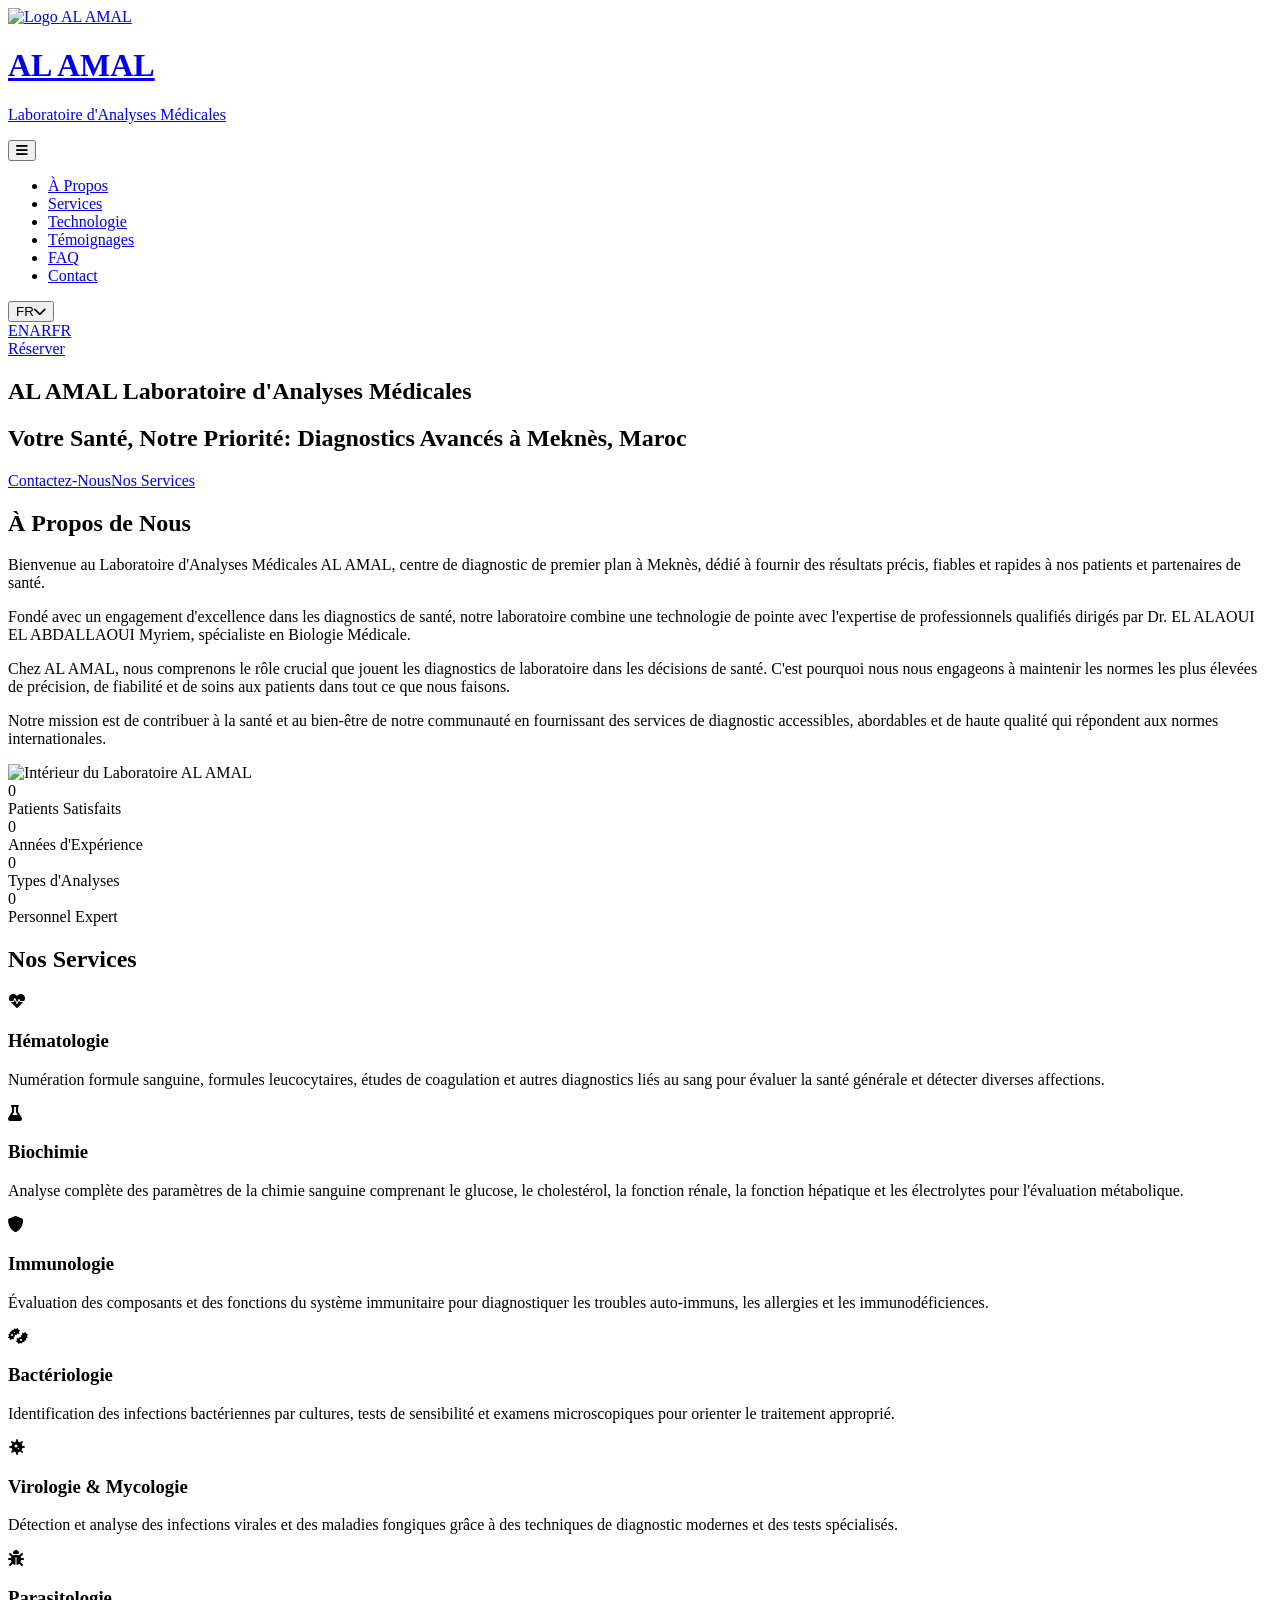
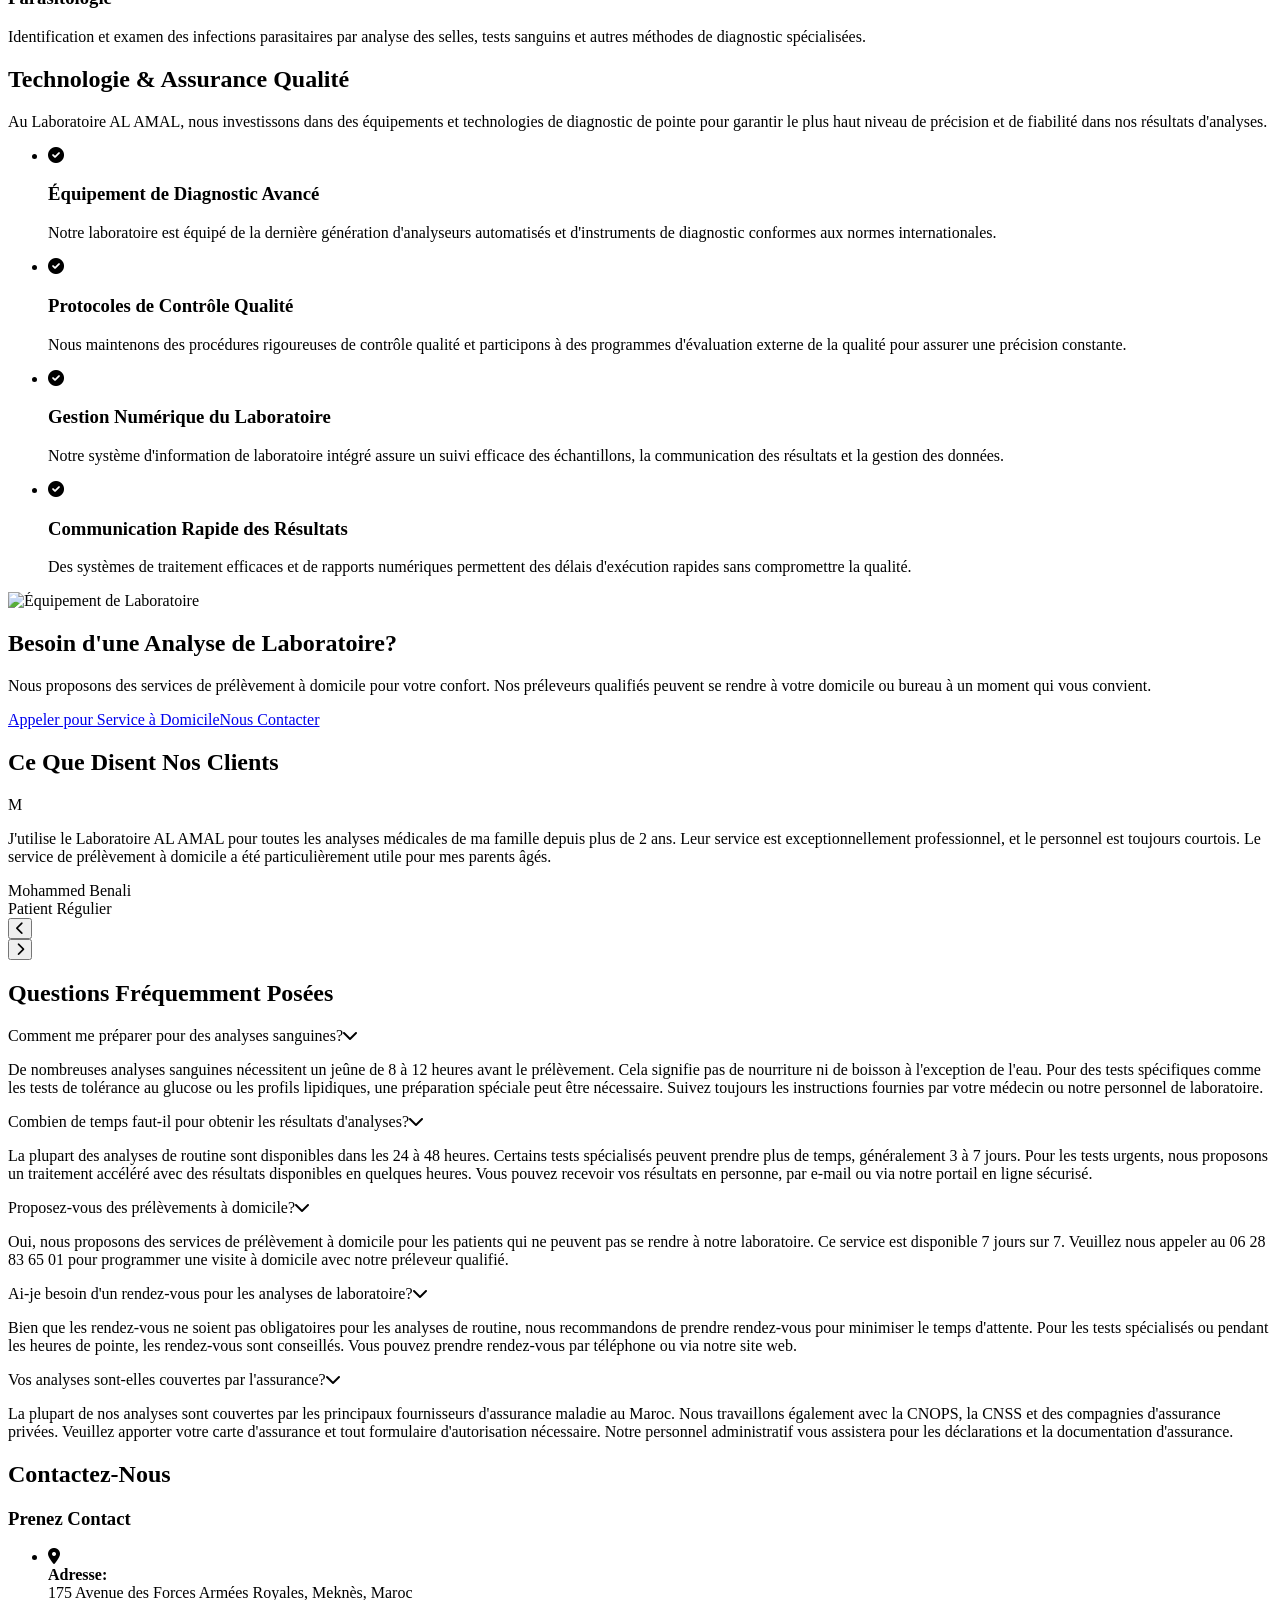
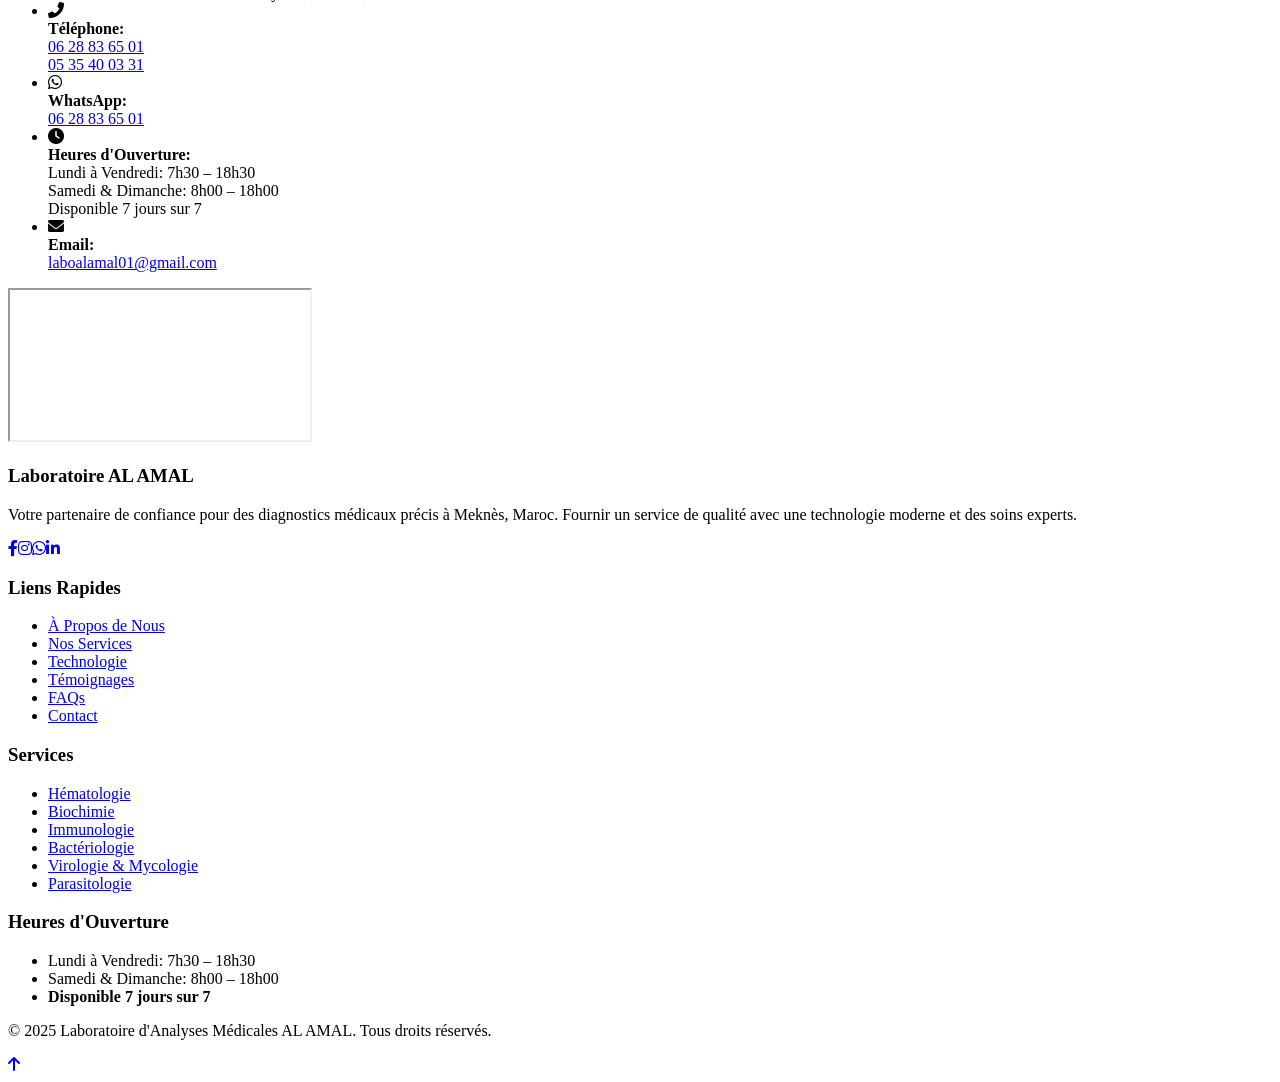
==== index.html @ 6c3a8930 "Update index.html" ====
<!DOCTYPE html><html lang="fr"><head><meta charset="UTF-8"><meta name="viewport" content="width=device-width,initial-scale=1"><meta name="description" content="AL AMAL Laboratoire d'Analyses Médicales - Services de diagnostic de premier ordre à Meknès, Maroc avec équipement de pointe et personnel expert."><meta name="author" content="Laboratoire AL AMAL"><meta name="keywords" content="laboratoire médical, analyses médicales, Meknès, Maroc, Ouislane, Wislane, Hamrya, hématologie, biochimie, immunologie, bactériologie, virologie, parasitologie, prélèvements à domicile"><meta name="robots" content="index, follow"><meta property="og:type" content="website"><meta property="og:url" content="https://www.laboratoirealamal.me/"><meta property="og:title" content="AL AMAL Laboratoire d'Analyses Médicales | Meknès, Maroc"><meta property="og:description" content="Services de diagnostic médical de premier ordre à Meknès avec équipement de pointe et personnel expert. Prélèvements disponibles 7j/7."><meta name="google-site-verification" content="0Vydp7na269bu9q5bZHGC8_oRmHcWB2Dyt0wRaBUYjc" /><meta property="og:image" content="https://www.laboratoirealamal.me/logo.avif"><meta property="twitter:card" content="summary_large_image"><meta property="twitter:url" content="https://www.laboratoirealamal.me/"><meta property="twitter:title" content="AL AMAL Laboratoire d'Analyses Médicales | Meknès, Maroc"><meta property="twitter:description" content="Services de diagnostic médical de premier ordre à Meknès avec équipement de pointe et personnel expert. Prélèvements disponibles 7j/7."><meta property="twitter:image" content="https://www.laboratoirealamal.me/logo.avif"><meta name="geo.region" content="MA-MEK"><meta name="geo.placename" content="Meknès"><meta name="geo.position" content="33.897213;-5.538740"><meta name="ICBM" content="33.897213, -5.538740"><meta name="apple-mobile-web-app-capable" content="yes"><meta name="theme-color" content="#ffffff"><link rel="canonical" href="https://www.laboratoirealamal.me/"><link rel="alternate" hreflang="fr" href="https://www.laboratoirealamal.me/"><link rel="alternate" hreflang="en" href="https://www.laboratoirealamal.me/en.html"><link rel="alternate" hreflang="x-default" href="https://www.laboratoirealamal.me/"><link rel="apple-touch-icon" sizes="180x180" href="apple-touch-icon.png"><link rel="icon" type="image/png" sizes="32x32" href="favicon-32x32.png"><link rel="icon" type="image/png" sizes="16x16" href="favicon-16x16.png"><link rel="manifest" href="site.webmanifest"><link rel="shortcut icon" href="favicon.ico"><link rel="icon" type="image/png" sizes="192x192" href="android-chrome-192x192.png"><link rel="icon" type="image/png" sizes="512x512" href="android-chrome-512x512.png"><link rel="stylesheet" href="https://cdnjs.cloudflare.com/ajax/libs/font-awesome/6.0.0/css/all.min.css"><link href="https://fonts.googleapis.com/css2?family=Poppins:wght@300;400;500;600;700&display=swap" rel="stylesheet"><link rel="stylesheet" href="styles.css"><title>AL AMAL Laboratoire d'Analyses Médicales | Meknès, Maroc</title><script type="application/ld+json">{
        "@context": "https://schema.org",
        "@type": "MedicalBusiness",
        "name": "Laboratoire AL AMAL",
        "url": "https://www.laboratoirealamal.me",
        "logo": "https://www.laboratoirealamal.me/logo.avif",
        "image": "https://www.laboratoirealamal.me/logo.avif",
        "description": "Services de diagnostic médical de premier ordre à Meknès avec équipement de pointe et personnel expert.",
        "address": {
          "@type": "PostalAddress",
          "streetAddress": "175 Avenue des Forces Armées Royales",
          "addressLocality": "Meknès",
          "addressRegion": "Meknès-Tafilalet",
          "postalCode": "50000",
          "addressCountry": "MA"
        },
        "geo": {
          "@type": "GeoCoordinates",
          "latitude": "33.897213",
          "longitude": "-5.538740"
        },
        "telephone": "+212628836501",
        "openingHoursSpecification": [
          {
            "@type": "OpeningHoursSpecification",
            "dayOfWeek": [
              "Monday",
              "Tuesday",
              "Wednesday",
              "Thursday",
              "Friday"
            ],
            "opens": "07:30",
            "closes": "18:30"
          },
          {
            "@type": "OpeningHoursSpecification",
            "dayOfWeek": ["Saturday", "Sunday"],
            "opens": "08:00",
            "closes": "18:00"
          }
        ],
        "sameAs": [
          "https://web.facebook.com/profile.php?id=61550074150831",
          "https://www.instagram.com/labo_alamal/"
        ]
      }</script></head><body><header><div class="container nav-container"><div class="logo"><a href="#" aria-label="AL AMAL Accueil"><img src="logo.avif" alt="Logo AL AMAL"><div class="logo-text"><h1>AL AMAL</h1><p>Laboratoire d'Analyses Médicales</p></div></a></div><div class="header-right"><button class="mobile-menu" id="mobile-menu-toggle" aria-label="Menu"><i class="fas fa-bars"></i></button><nav id="main-nav"><ul id="nav-menu"><li><a href="#about">À Propos</a></li><li><a href="#services">Services</a></li><li><a href="#technology">Technologie</a></li><li><a href="#testimonials">Témoignages</a></li><li><a href="#faq">FAQ</a></li><li><a href="#contact">Contact</a></li></ul><div class="header-actions"><div class="language-selector"><div class="dropdown"><button class="dropbtn">FR<i class="fas fa-chevron-down"></i></button><div class="dropdown-content"><a href="/en">EN</a><a href="/ar">AR</a><a href="#" class="active">FR</a></div></div></div><a href="#contact" class="nav-cta">Réserver</a></div></nav></div></div></header><section class="hero"><div class="container hero-content animate-fade-in"><h1>AL AMAL Laboratoire d'Analyses Médicales</h1><h2>Votre Santé, Notre Priorité: Diagnostics Avancés à Meknès, Maroc</h2><div class="hero-buttons"><a href="#contact" class="btn">Contactez-Nous</a><a href="#services" class="btn btn-outline">Nos Services</a></div></div></section><section id="about" class="section-padding"><div class="container"><div class="section-title"><h2>À Propos de Nous</h2></div><div class="about-content reveal"><div class="about-text"><p>Bienvenue au Laboratoire d'Analyses Médicales AL AMAL, centre de diagnostic de premier plan à Meknès, dédié à fournir des résultats précis, fiables et rapides à nos patients et partenaires de santé.</p><p>Fondé avec un engagement d'excellence dans les diagnostics de santé, notre laboratoire combine une technologie de pointe avec l'expertise de professionnels qualifiés dirigés par Dr. EL ALAOUI EL ABDALLAOUI Myriem, spécialiste en Biologie Médicale.</p><p>Chez AL AMAL, nous comprenons le rôle crucial que jouent les diagnostics de laboratoire dans les décisions de santé. C'est pourquoi nous nous engageons à maintenir les normes les plus élevées de précision, de fiabilité et de soins aux patients dans tout ce que nous faisons.</p><p>Notre mission est de contribuer à la santé et au bien-être de notre communauté en fournissant des services de diagnostic accessibles, abordables et de haute qualité qui répondent aux normes internationales.</p></div><div class="about-image"><img src="zWoJMIQD-1.webp" alt="Intérieur du Laboratoire AL AMAL"></div></div><div class="stats-container reveal"><div class="stat-item"><div class="stat-number" data-count="5000">0</div><div class="stat-title">Patients Satisfaits</div></div><div class="stat-item"><div class="stat-number" data-count="2">0</div><div class="stat-title">Années d'Expérience</div></div><div class="stat-item"><div class="stat-number" data-count="50">0</div><div class="stat-title">Types d'Analyses</div></div><div class="stat-item"><div class="stat-number" data-count="10">0</div><div class="stat-title">Personnel Expert</div></div></div></div></section><section id="services" class="bg-light section-padding"><div class="container"><div class="section-title"><h2>Nos Services</h2></div><div class="services-container reveal"><div class="service-card"><div class="service-icon"><i class="fas fa-heartbeat"></i></div><div class="service-details"><h3>Hématologie</h3><p>Numération formule sanguine, formules leucocytaires, études de coagulation et autres diagnostics liés au sang pour évaluer la santé générale et détecter diverses affections.</p></div></div><div class="service-card"><div class="service-icon"><i class="fas fa-flask"></i></div><div class="service-details"><h3>Biochimie</h3><p>Analyse complète des paramètres de la chimie sanguine comprenant le glucose, le cholestérol, la fonction rénale, la fonction hépatique et les électrolytes pour l'évaluation métabolique.</p></div></div><div class="service-card"><div class="service-icon"><i class="fas fa-shield-alt"></i></div><div class="service-details"><h3>Immunologie</h3><p>Évaluation des composants et des fonctions du système immunitaire pour diagnostiquer les troubles auto-immuns, les allergies et les immunodéficiences.</p></div></div><div class="service-card"><div class="service-icon"><i class="fas fa-bacteria"></i></div><div class="service-details"><h3>Bactériologie</h3><p>Identification des infections bactériennes par cultures, tests de sensibilité et examens microscopiques pour orienter le traitement approprié.</p></div></div><div class="service-card"><div class="service-icon"><i class="fas fa-virus"></i></div><div class="service-details"><h3>Virologie & Mycologie</h3><p>Détection et analyse des infections virales et des maladies fongiques grâce à des techniques de diagnostic modernes et des tests spécialisés.</p></div></div><div class="service-card"><div class="service-icon"><i class="fas fa-bug"></i></div><div class="service-details"><h3>Parasitologie</h3><p>Identification et examen des infections parasitaires par analyse des selles, tests sanguins et autres méthodes de diagnostic spécialisées.</p></div></div></div></div></section><section id="technology" class="section-padding"><div class="container"><div class="section-title"><h2>Technologie & Assurance Qualité</h2></div><div class="tech-content reveal"><div class="tech-details"><p>Au Laboratoire AL AMAL, nous investissons dans des équipements et technologies de diagnostic de pointe pour garantir le plus haut niveau de précision et de fiabilité dans nos résultats d'analyses.</p><ul><li><i class="fas fa-check-circle"></i><div><h3>Équipement de Diagnostic Avancé</h3><p>Notre laboratoire est équipé de la dernière génération d'analyseurs automatisés et d'instruments de diagnostic conformes aux normes internationales.</p></div></li><li><i class="fas fa-check-circle"></i><div><h3>Protocoles de Contrôle Qualité</h3><p>Nous maintenons des procédures rigoureuses de contrôle qualité et participons à des programmes d'évaluation externe de la qualité pour assurer une précision constante.</p></div></li><li><i class="fas fa-check-circle"></i><div><h3>Gestion Numérique du Laboratoire</h3><p>Notre système d'information de laboratoire intégré assure un suivi efficace des échantillons, la communication des résultats et la gestion des données.</p></div></li><li><i class="fas fa-check-circle"></i><div><h3>Communication Rapide des Résultats</h3><p>Des systèmes de traitement efficaces et de rapports numériques permettent des délais d'exécution rapides sans compromettre la qualité.</p></div></li></ul></div><div class="tech-image"><img src="cYn-tRal.webp" alt="Équipement de Laboratoire" loading="lazy"></div></div></div></section><section class="cta-section"><div class="container"><div class="cta-content animate-fade-in"><h2 class="cta-title">Besoin d'une Analyse de Laboratoire?</h2><p class="cta-text">Nous proposons des services de prélèvement à domicile pour votre confort. Nos préleveurs qualifiés peuvent se rendre à votre domicile ou bureau à un moment qui vous convient.</p><div class="cta-buttons"><a href="tel:+212628836501" class="btn">Appeler pour Service à Domicile</a><a href="#contact" class="btn btn-outline">Nous Contacter</a></div></div></div></section><section id="testimonials" class="bg-light section-padding"><div class="container"><div class="section-title"><h2>Ce Que Disent Nos Clients</h2></div><div class="testimonials-container reveal"><div class="testimonial"><div class="testimonial-avatar"><span class="avatar-letter">M</span></div><div class="testimonial-text"><p>J'utilise le Laboratoire AL AMAL pour toutes les analyses médicales de ma famille depuis plus de 2 ans. Leur service est exceptionnellement professionnel, et le personnel est toujours courtois. Le service de prélèvement à domicile a été particulièrement utile pour mes parents âgés.</p></div><div class="testimonial-author">Mohammed Benali</div><div class="testimonial-role">Patient Régulier</div></div><div class="testimonial" style="display:none"><div class="testimonial-avatar"><span class="avatar-letter">S</span></div><div class="testimonial-text"><p>Très bon accueil et travail. Le personnel était professionnel et le service excellent. Les résultats ont été livrés plus rapidement que prévu et le portail en ligne rend l'accès à mon historique d'analyses très pratique.</p></div><div class="testimonial-author">Safae Adam</div><div class="testimonial-role">Patiente</div></div><div class="testimonial" style="display:none"><div class="testimonial-avatar"><span class="avatar-letter">K</span></div><div class="testimonial-text"><p>Un accueil très chaleureux. Très belle expérience. Le laboratoire offre des soins exceptionnels et une attention aux détails. Le médecin a pris le temps d'expliquer mes résultats et a répondu à toutes mes questions de manière approfondie.</p></div><div class="testimonial-author">Kenza Galleze</div><div class="testimonial-role">Patiente</div></div><div class="testimonial" style="display:none"><div class="testimonial-avatar"><span class="avatar-letter">I</span></div><div class="testimonial-text"><p>Excellent service et personnel très professionnel. Je recommande vivement le Laboratoire AL AMAL pour tous vos besoins en analyses médicales. Ils maintiennent des normes élevées d'hygiène et leur équipement d'analyse est à la pointe de la technologie.</p></div><div class="testimonial-author">Im El</div><div class="testimonial-role">Patiente</div></div><div class="testimonial-controls"><button class="prev-testimonial" aria-label="Témoignage précédent"><i class="fas fa-chevron-left"></i></button><div class="testimonial-dots"><span class="dot active"></span><span class="dot"></span><span class="dot"></span><span class="dot"></span></div><button class="next-testimonial" aria-label="Témoignage suivant"><i class="fas fa-chevron-right"></i></button></div></div></div></section><section id="faq" class="section-padding"><div class="container"><div class="section-title"><h2>Questions Fréquemment Posées</h2></div><div class="faq-container reveal"><div class="faq-item"><div class="faq-question">Comment me préparer pour des analyses sanguines?<i class="fas fa-chevron-down"></i></div><div class="faq-answer"><p>De nombreuses analyses sanguines nécessitent un jeûne de 8 à 12 heures avant le prélèvement. Cela signifie pas de nourriture ni de boisson à l'exception de l'eau. Pour des tests spécifiques comme les tests de tolérance au glucose ou les profils lipidiques, une préparation spéciale peut être nécessaire. Suivez toujours les instructions fournies par votre médecin ou notre personnel de laboratoire.</p></div></div><div class="faq-item"><div class="faq-question">Combien de temps faut-il pour obtenir les résultats d'analyses?<i class="fas fa-chevron-down"></i></div><div class="faq-answer"><p>La plupart des analyses de routine sont disponibles dans les 24 à 48 heures. Certains tests spécialisés peuvent prendre plus de temps, généralement 3 à 7 jours. Pour les tests urgents, nous proposons un traitement accéléré avec des résultats disponibles en quelques heures. Vous pouvez recevoir vos résultats en personne, par e-mail ou via notre portail en ligne sécurisé.</p></div></div><div class="faq-item"><div class="faq-question">Proposez-vous des prélèvements à domicile?<i class="fas fa-chevron-down"></i></div><div class="faq-answer"><p>Oui, nous proposons des services de prélèvement à domicile pour les patients qui ne peuvent pas se rendre à notre laboratoire. Ce service est disponible 7 jours sur 7. Veuillez nous appeler au 06 28 83 65 01 pour programmer une visite à domicile avec notre préleveur qualifié.</p></div></div><div class="faq-item"><div class="faq-question">Ai-je besoin d'un rendez-vous pour les analyses de laboratoire?<i class="fas fa-chevron-down"></i></div><div class="faq-answer"><p>Bien que les rendez-vous ne soient pas obligatoires pour les analyses de routine, nous recommandons de prendre rendez-vous pour minimiser le temps d'attente. Pour les tests spécialisés ou pendant les heures de pointe, les rendez-vous sont conseillés. Vous pouvez prendre rendez-vous par téléphone ou via notre site web.</p></div></div><div class="faq-item"><div class="faq-question">Vos analyses sont-elles couvertes par l'assurance?<i class="fas fa-chevron-down"></i></div><div class="faq-answer"><p>La plupart de nos analyses sont couvertes par les principaux fournisseurs d'assurance maladie au Maroc. Nous travaillons également avec la CNOPS, la CNSS et des compagnies d'assurance privées. Veuillez apporter votre carte d'assurance et tout formulaire d'autorisation nécessaire. Notre personnel administratif vous assistera pour les déclarations et la documentation d'assurance.</p></div></div></div></div></section><section id="contact" class="contact-section section-padding"><div class="container"><div class="section-title"><h2>Contactez-Nous</h2></div><div class="contact-container reveal"><div class="contact-info"><h3>Prenez Contact</h3><ul><li><i class="fas fa-map-marker-alt"></i><div><strong>Adresse:</strong><br>175 Avenue des Forces Armées Royales, Meknès, Maroc</div></li><li><i class="fas fa-phone-alt"></i><div><strong>Téléphone:</strong><br><a href="tel:+212628836501" class="contact-link">06 28 83 65 01</a><br><a href="tel:0535400331" class="contact-link">05 35 40 03 31</a></div></li><li><i class="fab fa-whatsapp"></i><div><strong>WhatsApp:</strong><br><a href="https://wa.me/212628836501" class="contact-link">06 28 83 65 01</a></div></li><li><i class="fas fa-clock"></i><div><strong>Heures d'Ouverture:</strong><br>Lundi à Vendredi: 7h30 – 18h30<br>Samedi & Dimanche: 8h00 – 18h00<br><span class="highlight">Disponible 7 jours sur 7</span></div></li><li><i class="fas fa-envelope"></i><div><strong>Email:</strong><br><a href="mailto:laboalamal01@gmail.com" class="contact-link">laboalamal01@gmail.com</a></div></li></ul></div><div class="map-container"><iframe src="https://www.google.com/maps/embed?pb=!1m18!1m12!1m3!1d3307.131620535372!2d-5.538740684775569!3d33.89721358064805!2m3!1f0!2f0!3f0!3m2!1i1024!2i768!4f13.1!3m3!1m2!1s0xda044e2951b3451%3A0x55ca73f57f6bdef6!2s175%20Av.%20des%20Forces%20Arm%C3%A9es%20Royales%2C%20Meknes!5e0!3m2!1sen!2sma!4v1650401234567!5m2!1sen!2sma" allowfullscreen="" loading="lazy" title="Emplacement du Laboratoire AL AMAL - 175 Avenue des Forces Armées Royales, Meknès, Maroc"></iframe></div></div></div></section><footer><div class="container"><div class="footer-content"><div class="footer-column"><h3>Laboratoire AL AMAL</h3><p>Votre partenaire de confiance pour des diagnostics médicaux précis à Meknès, Maroc. Fournir un service de qualité avec une technologie moderne et des soins experts.</p><div class="social-footer"><a href="https://web.facebook.com/profile.php?id=61550074150831" aria-label="Facebook"><i class="fab fa-facebook-f"></i></a><a href="https://www.instagram.com/labo_alamal/" aria-label="Instagram"><i class="fab fa-instagram"></i></a><a href="https://wa.me/212628836501" aria-label="WhatsApp"><i class="fab fa-whatsapp"></i></a><a href="#" aria-label="LinkedIn"><i class="fab fa-linkedin-in"></i></a></div></div><div class="footer-column"><h3>Liens Rapides</h3><ul><li><a href="#about">À Propos de Nous</a></li><li><a href="#services">Nos Services</a></li><li><a href="#technology">Technologie</a></li><li><a href="#testimonials">Témoignages</a></li><li><a href="#faq">FAQs</a></li><li><a href="#contact">Contact</a></li></ul></div><div class="footer-column"><h3>Services</h3><ul><li><a href="#services">Hématologie</a></li><li><a href="#services">Biochimie</a></li><li><a href="#services">Immunologie</a></li><li><a href="#services">Bactériologie</a></li><li><a href="#services">Virologie & Mycologie</a></li><li><a href="#services">Parasitologie</a></li></ul></div><div class="footer-column"><h3>Heures d'Ouverture</h3><ul><li>Lundi à Vendredi: 7h30 – 18h30</li><li>Samedi & Dimanche: 8h00 – 18h00</li><li><strong>Disponible 7 jours sur 7</strong></li></ul></div></div><div class="copyright"><p>&copy; 2025 Laboratoire d'Analyses Médicales AL AMAL. Tous droits réservés.</p></div></div></footer><a href="#" class="back-to-top" aria-label="Retour en Haut"><i class="fas fa-arrow-up"></i></a><script src="script.js"></script></body></html>
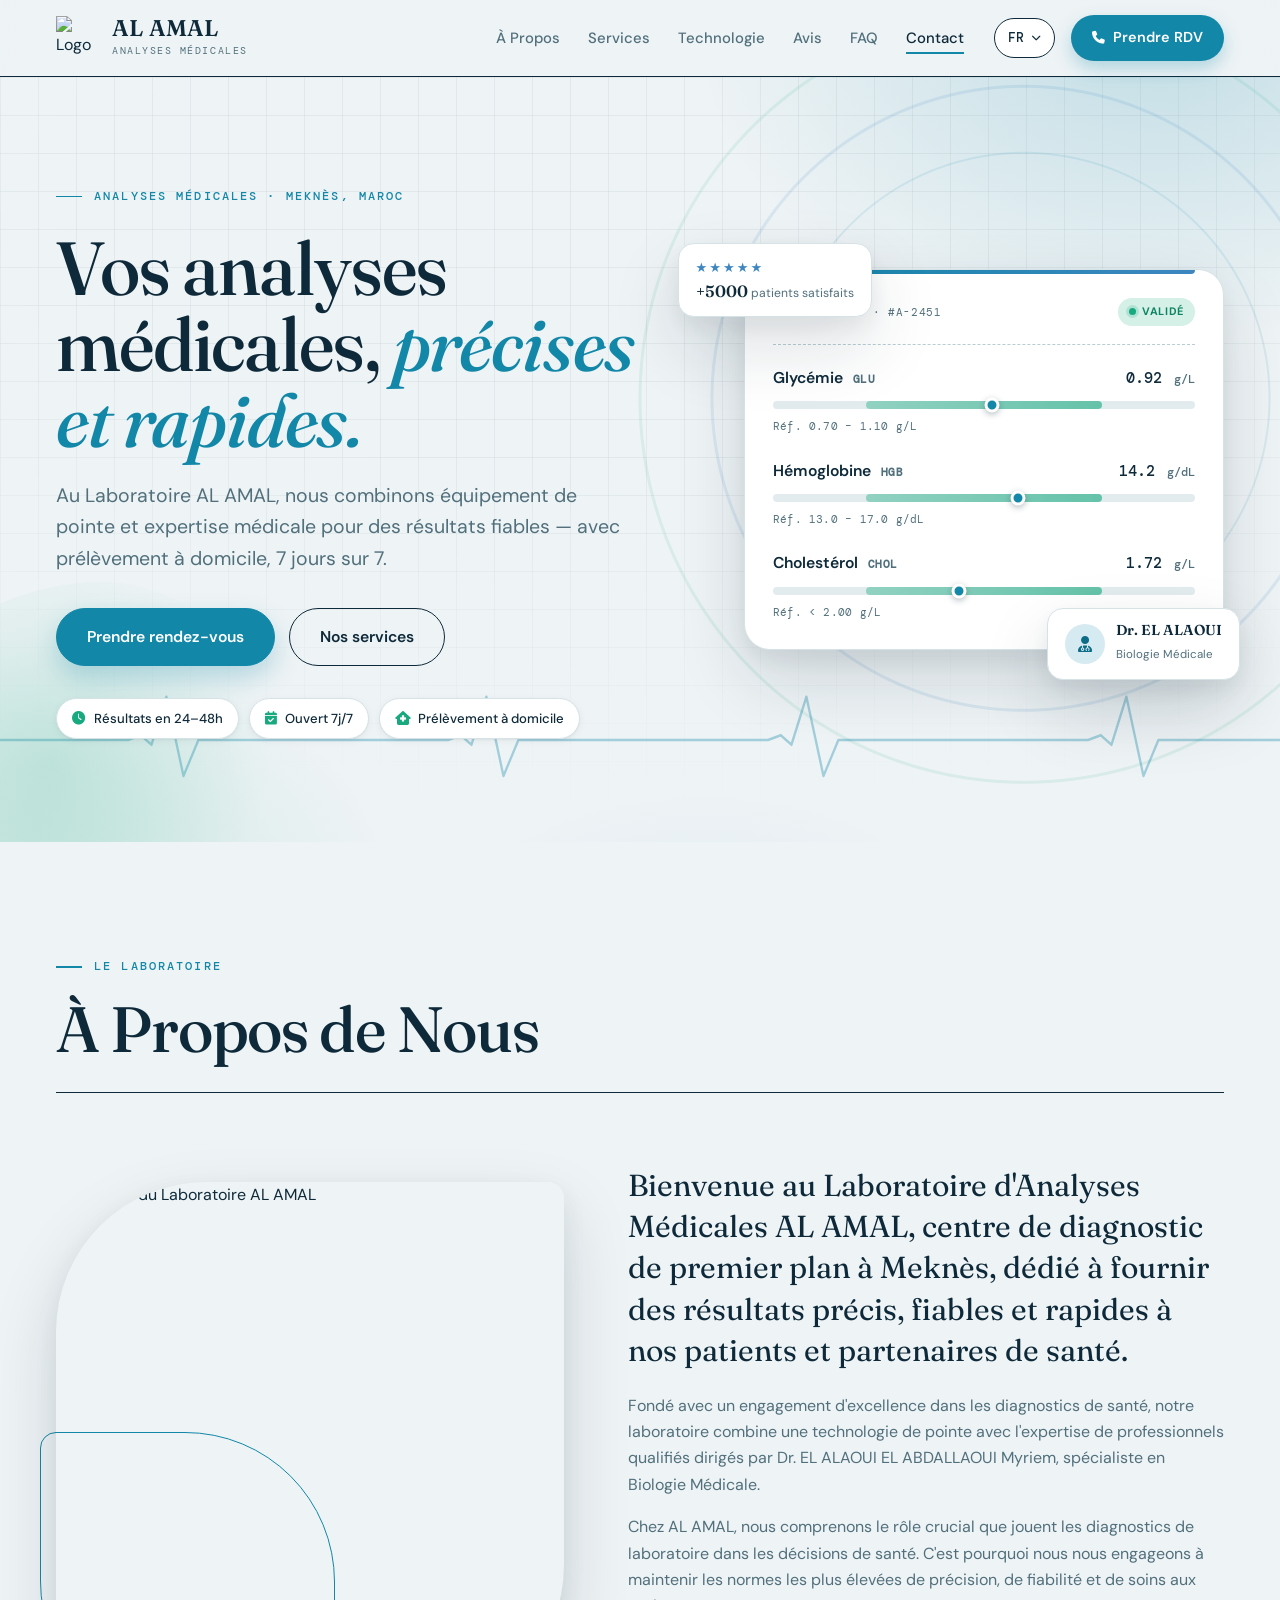
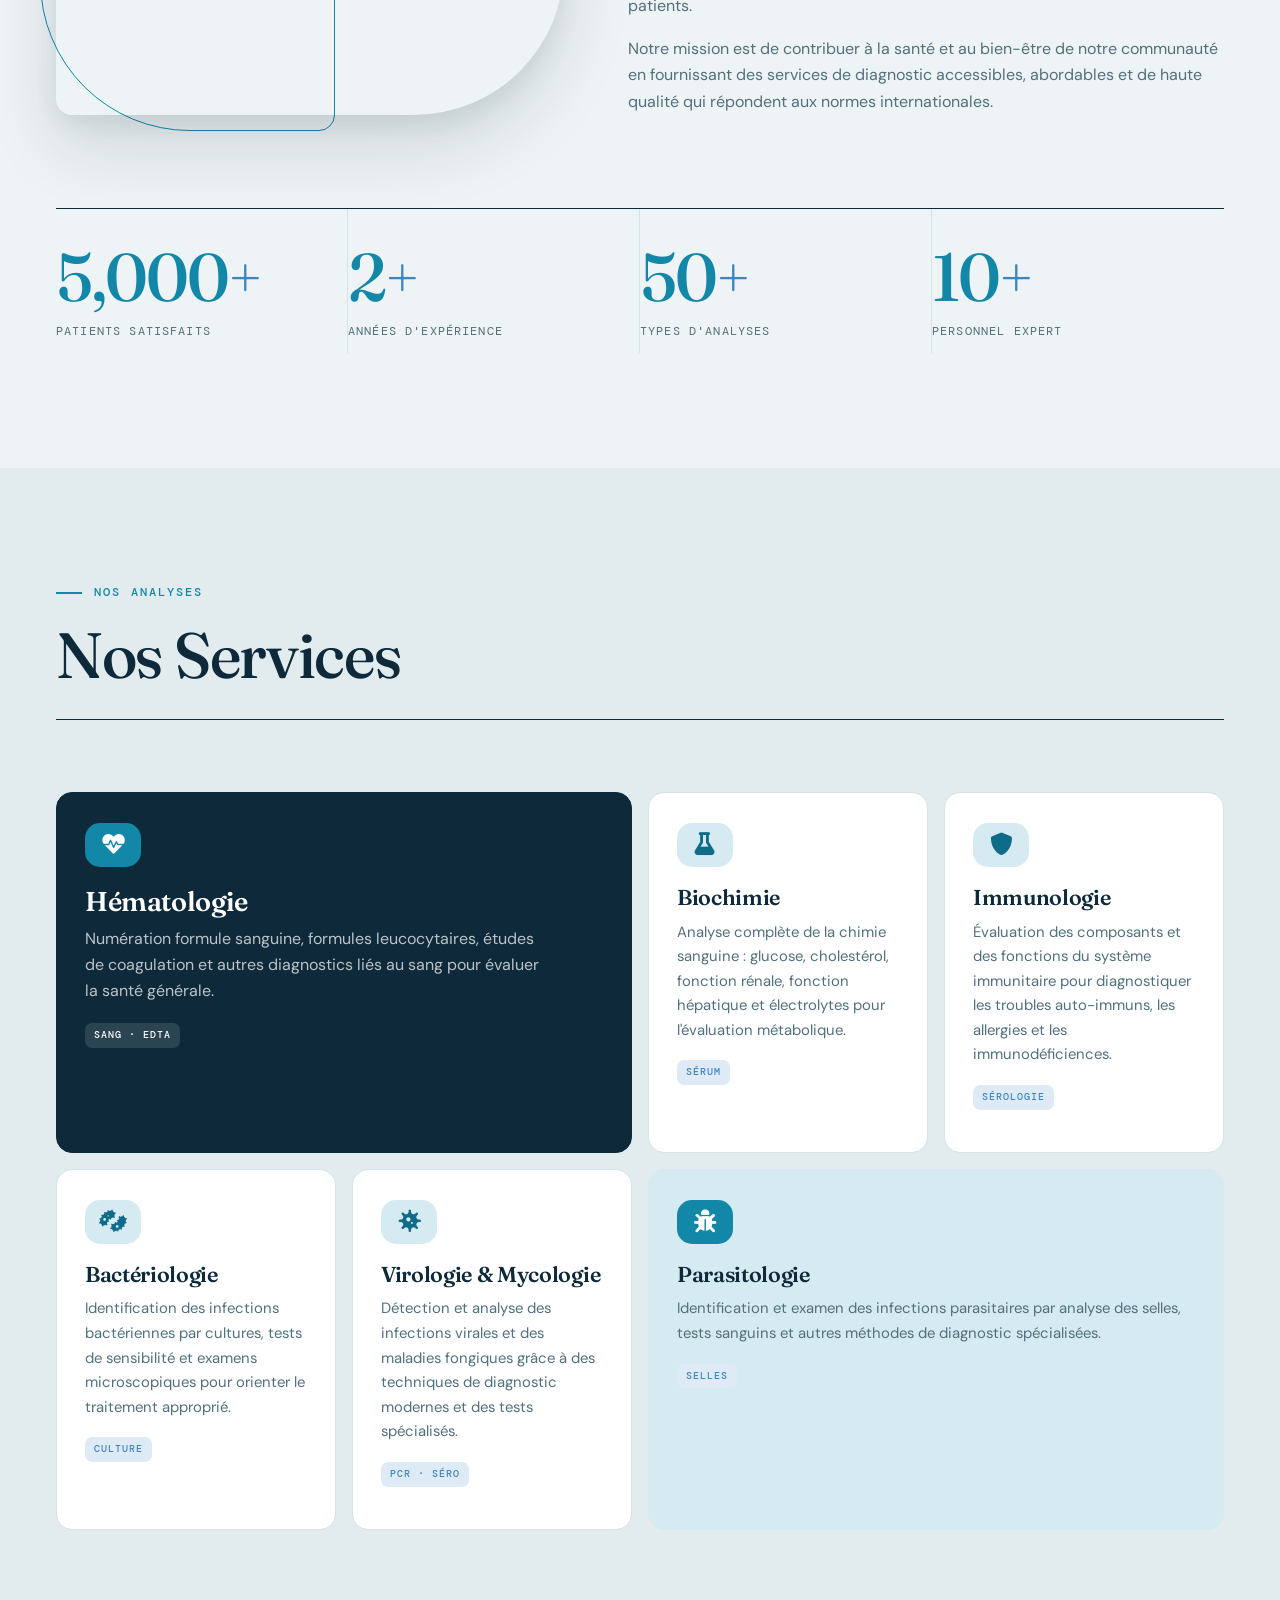
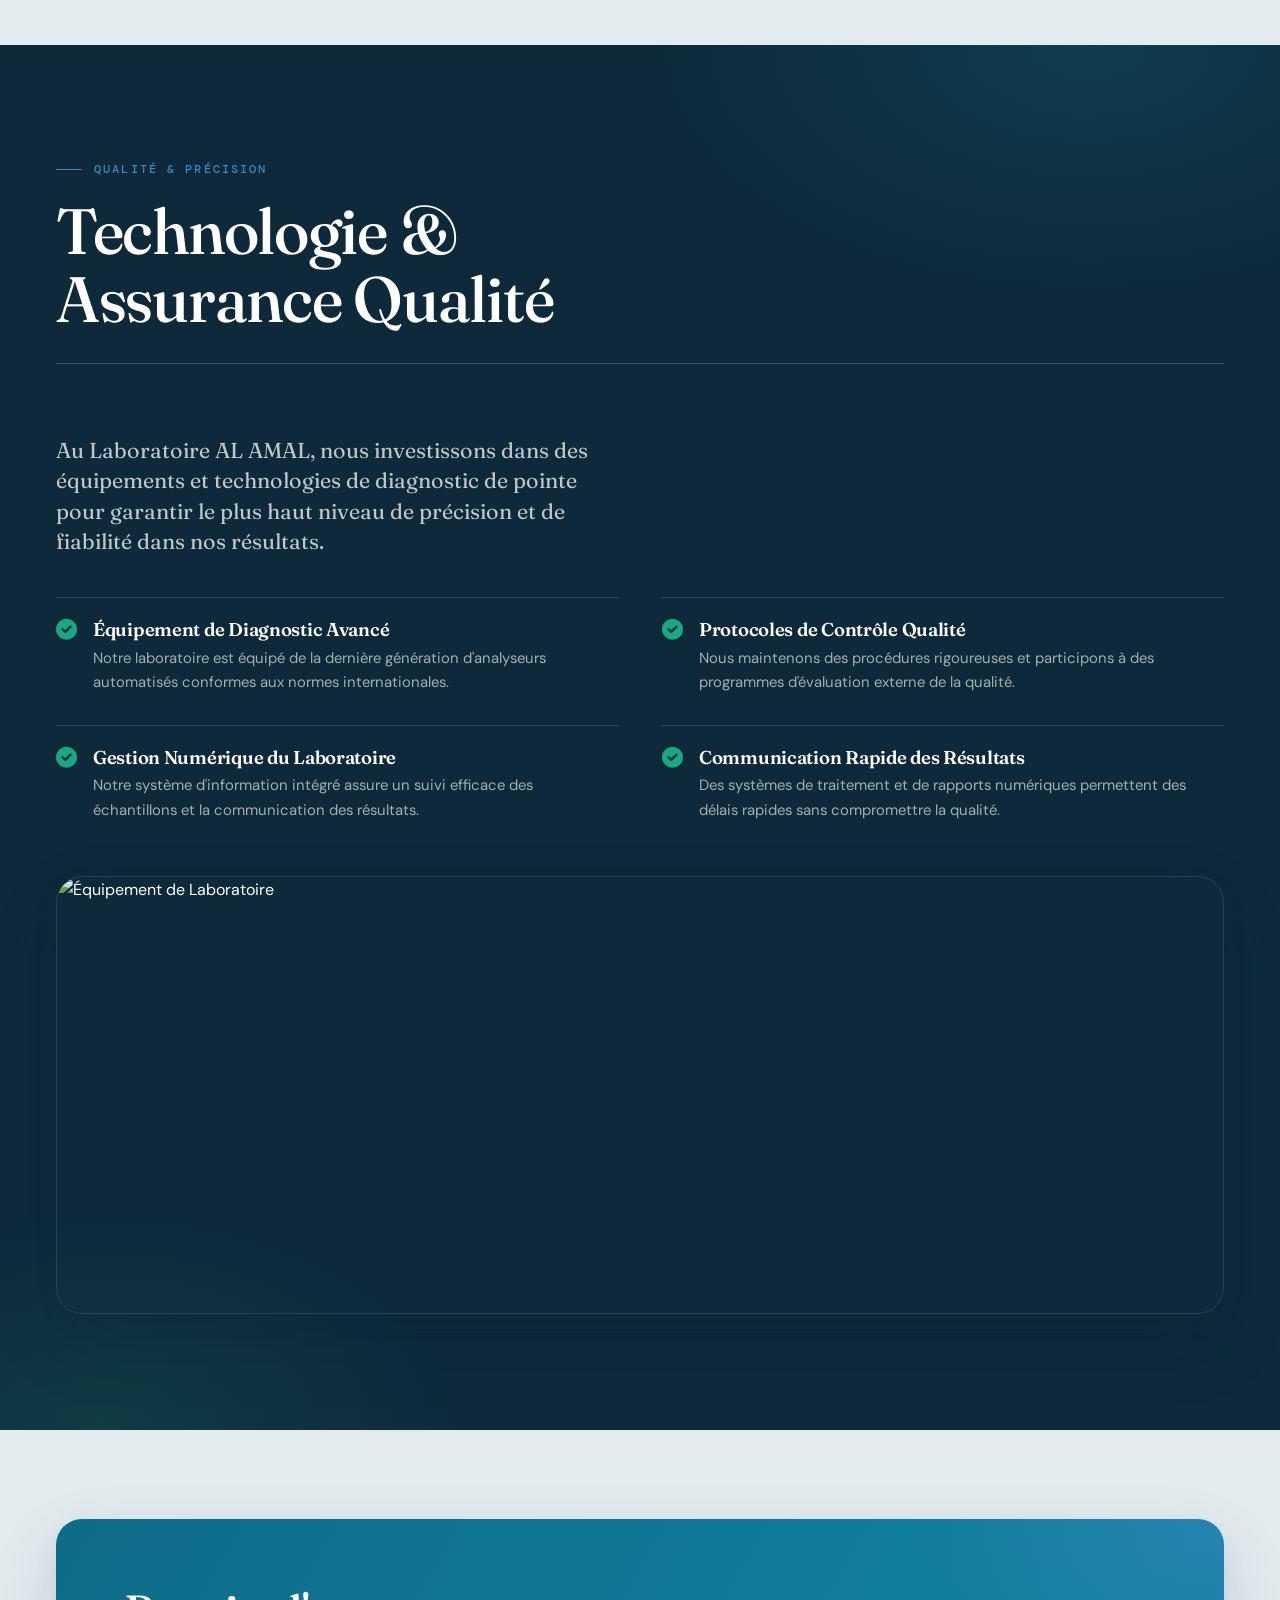
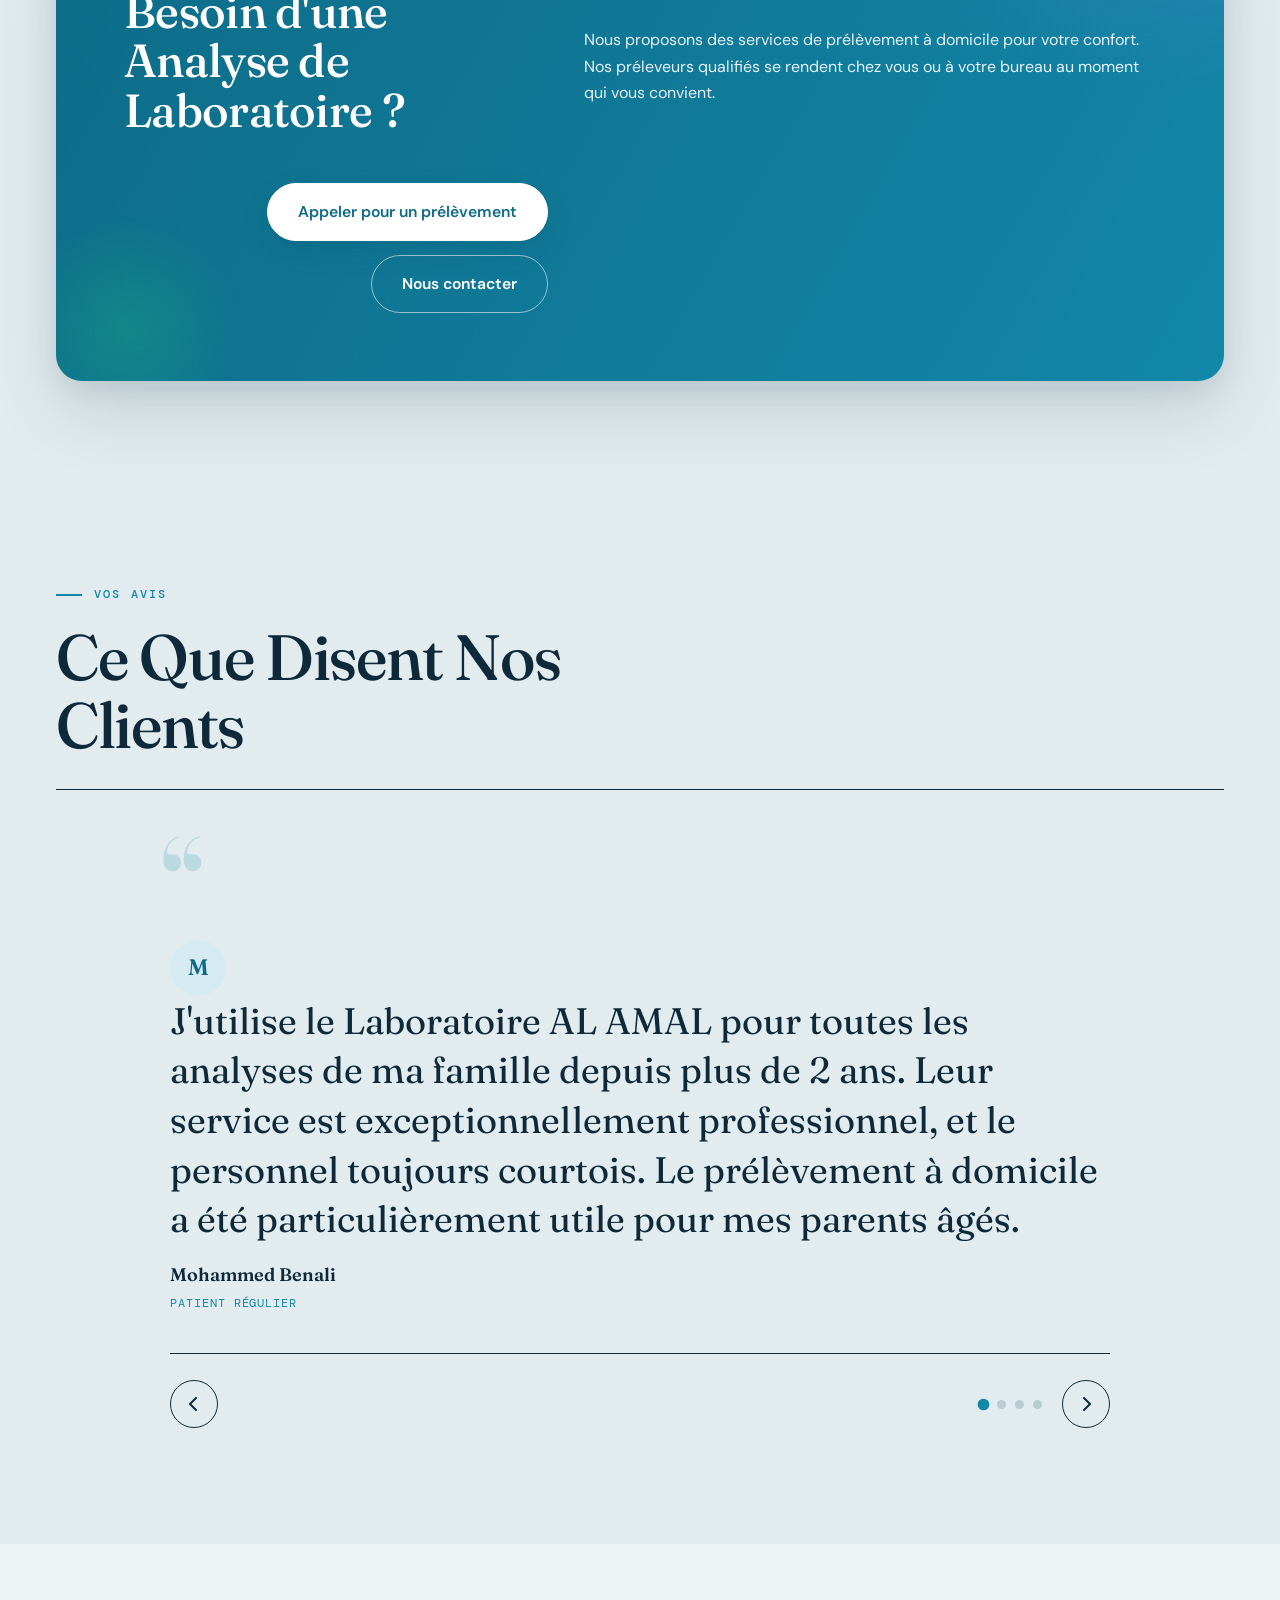
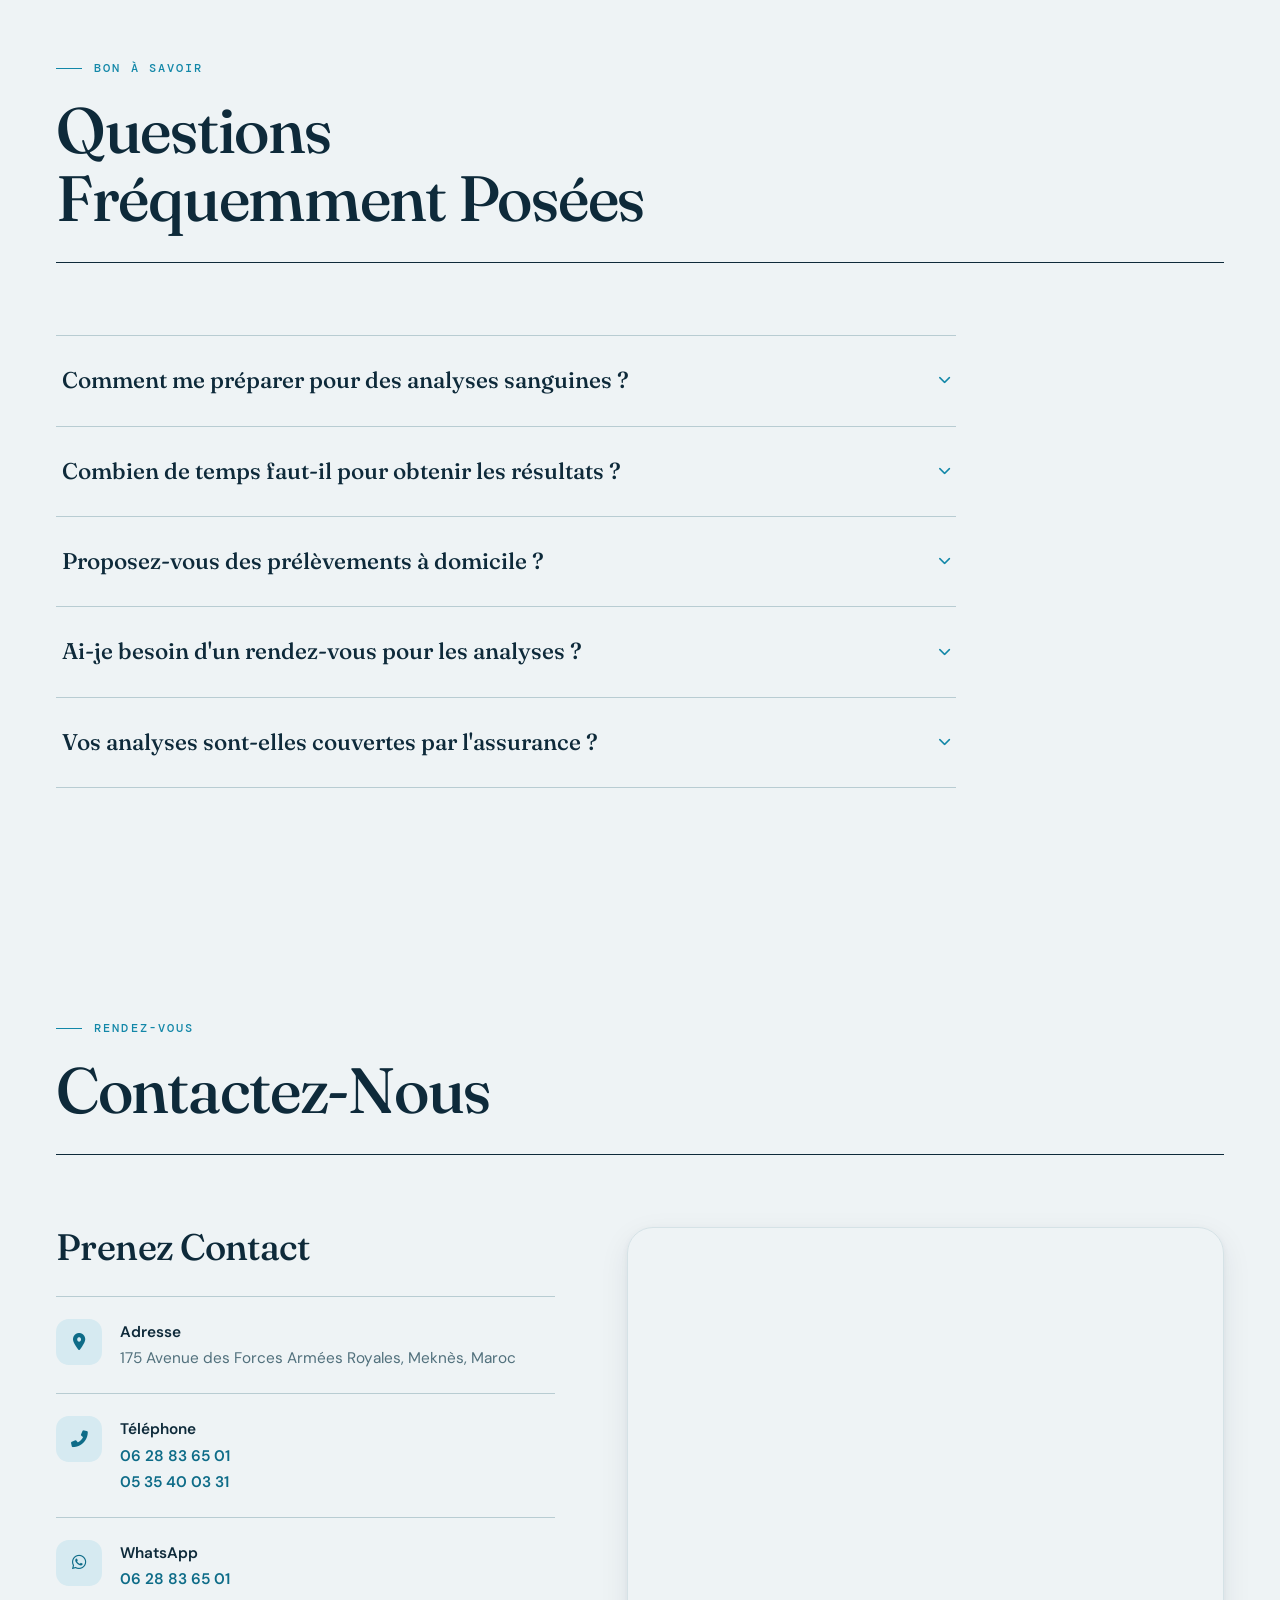
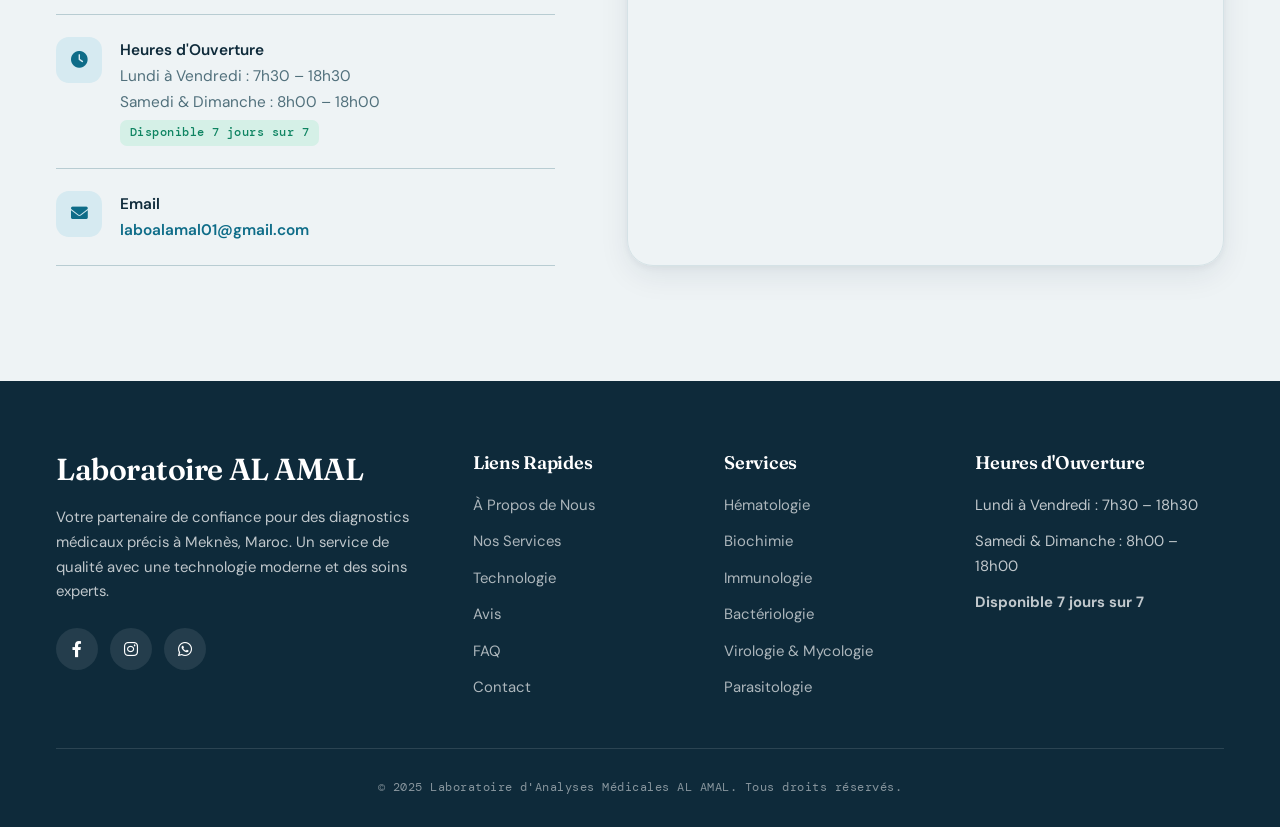
==== commit d8dda762: "Refonte complete du design (identite editoriale + palette clinique) - Nouvelle mise en page editoria" ====
--- a/index.html
+++ b/index.html
@@ -1,4 +1,4 @@
-<!DOCTYPE html><html lang="fr"><head><meta charset="UTF-8"><meta name="viewport" content="width=device-width,initial-scale=1"><meta name="description" content="AL AMAL Laboratoire d'Analyses Médicales - Services de diagnostic de premier ordre à Meknès, Maroc avec équipement de pointe et personnel expert."><meta name="author" content="Laboratoire AL AMAL"><meta name="keywords" content="laboratoire médical, analyses médicales, Meknès, Maroc, Ouislane, Wislane, Hamrya, hématologie, biochimie, immunologie, bactériologie, virologie, parasitologie, prélèvements à domicile"><meta name="robots" content="index, follow"><meta property="og:type" content="website"><meta property="og:url" content="https://www.laboratoirealamal.me/"><meta property="og:title" content="AL AMAL Laboratoire d'Analyses Médicales | Meknès, Maroc"><meta property="og:description" content="Services de diagnostic médical de premier ordre à Meknès avec équipement de pointe et personnel expert. Prélèvements disponibles 7j/7."><meta name="google-site-verification" content="0Vydp7na269bu9q5bZHGC8_oRmHcWB2Dyt0wRaBUYjc" /><meta property="og:image" content="https://www.laboratoirealamal.me/logo.avif"><meta property="twitter:card" content="summary_large_image"><meta property="twitter:url" content="https://www.laboratoirealamal.me/"><meta property="twitter:title" content="AL AMAL Laboratoire d'Analyses Médicales | Meknès, Maroc"><meta property="twitter:description" content="Services de diagnostic médical de premier ordre à Meknès avec équipement de pointe et personnel expert. Prélèvements disponibles 7j/7."><meta property="twitter:image" content="https://www.laboratoirealamal.me/logo.avif"><meta name="geo.region" content="MA-MEK"><meta name="geo.placename" content="Meknès"><meta name="geo.position" content="33.897213;-5.538740"><meta name="ICBM" content="33.897213, -5.538740"><meta name="apple-mobile-web-app-capable" content="yes"><meta name="theme-color" content="#ffffff"><link rel="canonical" href="https://www.laboratoirealamal.me/"><link rel="alternate" hreflang="fr" href="https://www.laboratoirealamal.me/"><link rel="alternate" hreflang="en" href="https://www.laboratoirealamal.me/en.html"><link rel="alternate" hreflang="x-default" href="https://www.laboratoirealamal.me/"><link rel="apple-touch-icon" sizes="180x180" href="apple-touch-icon.png"><link rel="icon" type="image/png" sizes="32x32" href="favicon-32x32.png"><link rel="icon" type="image/png" sizes="16x16" href="favicon-16x16.png"><link rel="manifest" href="site.webmanifest"><link rel="shortcut icon" href="favicon.ico"><link rel="icon" type="image/png" sizes="192x192" href="android-chrome-192x192.png"><link rel="icon" type="image/png" sizes="512x512" href="android-chrome-512x512.png"><link rel="stylesheet" href="https://cdnjs.cloudflare.com/ajax/libs/font-awesome/6.0.0/css/all.min.css"><link href="https://fonts.googleapis.com/css2?family=Poppins:wght@300;400;500;600;700&display=swap" rel="stylesheet"><link rel="stylesheet" href="styles.css"><title>AL AMAL Laboratoire d'Analyses Médicales | Meknès, Maroc</title><script type="application/ld+json">{
+<!DOCTYPE html><html lang="fr"><head><meta charset="UTF-8"><meta name="viewport" content="width=device-width,initial-scale=1"><meta name="description" content="AL AMAL Laboratoire d'Analyses Médicales - Services de diagnostic de premier ordre à Meknès, Maroc avec équipement de pointe et personnel expert."><meta name="author" content="Laboratoire AL AMAL"><meta name="keywords" content="laboratoire médical, analyses médicales, Meknès, Maroc, Ouislane, Wislane, Hamrya, hématologie, biochimie, immunologie, bactériologie, virologie, parasitologie, prélèvements à domicile"><meta name="robots" content="index, follow"><meta property="og:type" content="website"><meta property="og:url" content="https://www.laboratoirealamal.me/"><meta property="og:title" content="AL AMAL Laboratoire d'Analyses Médicales | Meknès, Maroc"><meta property="og:description" content="Services de diagnostic médical de premier ordre à Meknès avec équipement de pointe et personnel expert. Prélèvements disponibles 7j/7."><meta name="google-site-verification" content="0Vydp7na269bu9q5bZHGC8_oRmHcWB2Dyt0wRaBUYjc" /><meta property="og:image" content="https://www.laboratoirealamal.me/logo.avif"><meta property="twitter:card" content="summary_large_image"><meta property="twitter:url" content="https://www.laboratoirealamal.me/"><meta property="twitter:title" content="AL AMAL Laboratoire d'Analyses Médicales | Meknès, Maroc"><meta property="twitter:description" content="Services de diagnostic médical de premier ordre à Meknès avec équipement de pointe et personnel expert. Prélèvements disponibles 7j/7."><meta property="twitter:image" content="https://www.laboratoirealamal.me/logo.avif"><meta name="geo.region" content="MA-MEK"><meta name="geo.placename" content="Meknès"><meta name="geo.position" content="33.897213;-5.538740"><meta name="ICBM" content="33.897213, -5.538740"><meta name="apple-mobile-web-app-capable" content="yes"><meta name="theme-color" content="#1287a8"><link rel="canonical" href="https://www.laboratoirealamal.me/"><link rel="alternate" hreflang="fr" href="https://www.laboratoirealamal.me/"><link rel="alternate" hreflang="en" href="https://www.laboratoirealamal.me/en.html"><link rel="alternate" hreflang="x-default" href="https://www.laboratoirealamal.me/"><link rel="apple-touch-icon" sizes="180x180" href="apple-touch-icon.png"><link rel="icon" type="image/png" sizes="32x32" href="favicon-32x32.png"><link rel="icon" type="image/png" sizes="16x16" href="favicon-16x16.png"><link rel="manifest" href="site.webmanifest"><link rel="shortcut icon" href="favicon.ico"><link rel="icon" type="image/png" sizes="192x192" href="android-chrome-192x192.png"><link rel="icon" type="image/png" sizes="512x512" href="android-chrome-512x512.png"><link rel="stylesheet" href="https://cdnjs.cloudflare.com/ajax/libs/font-awesome/6.0.0/css/all.min.css"><link rel="preconnect" href="https://fonts.googleapis.com"><link rel="preconnect" href="https://fonts.gstatic.com" crossorigin><link href="https://fonts.googleapis.com/css2?family=Fraunces:ital,opsz,wght@0,9..144,400;0,9..144,500;0,9..144,600;1,9..144,400;1,9..144,500&family=DM+Sans:wght@400;500;600;700&family=DM+Mono:wght@400;500&display=swap" rel="stylesheet"><link rel="stylesheet" href="styles.css"><title>AL AMAL Laboratoire d'Analyses Médicales | Meknès, Maroc</title><script type="application/ld+json">{
         "@context": "https://schema.org",
         "@type": "MedicalBusiness",
         "name": "Laboratoire AL AMAL",
@@ -44,4 +44,331 @@
           "https://web.facebook.com/profile.php?id=61550074150831",
           "https://www.instagram.com/labo_alamal/"
         ]
-      }</script></head><body><header><div class="container nav-container"><div class="logo"><a href="#" aria-label="AL AMAL Accueil"><img src="logo.avif" alt="Logo AL AMAL"><div class="logo-text"><h1>AL AMAL</h1><p>Laboratoire d'Analyses Médicales</p></div></a></div><div class="header-right"><button class="mobile-menu" id="mobile-menu-toggle" aria-label="Menu"><i class="fas fa-bars"></i></button><nav id="main-nav"><ul id="nav-menu"><li><a href="#about">À Propos</a></li><li><a href="#services">Services</a></li><li><a href="#technology">Technologie</a></li><li><a href="#testimonials">Témoignages</a></li><li><a href="#faq">FAQ</a></li><li><a href="#contact">Contact</a></li></ul><div class="header-actions"><div class="language-selector"><div class="dropdown"><button class="dropbtn">FR<i class="fas fa-chevron-down"></i></button><div class="dropdown-content"><a href="/en">EN</a><a href="/ar">AR</a><a href="#" class="active">FR</a></div></div></div><a href="#contact" class="nav-cta">Réserver</a></div></nav></div></div></header><section class="hero"><div class="container hero-content animate-fade-in"><h1>AL AMAL Laboratoire d'Analyses Médicales</h1><h2>Votre Santé, Notre Priorité: Diagnostics Avancés à Meknès, Maroc</h2><div class="hero-buttons"><a href="#contact" class="btn">Contactez-Nous</a><a href="#services" class="btn btn-outline">Nos Services</a></div></div></section><section id="about" class="section-padding"><div class="container"><div class="section-title"><h2>À Propos de Nous</h2></div><div class="about-content reveal"><div class="about-text"><p>Bienvenue au Laboratoire d'Analyses Médicales AL AMAL, centre de diagnostic de premier plan à Meknès, dédié à fournir des résultats précis, fiables et rapides à nos patients et partenaires de santé.</p><p>Fondé avec un engagement d'excellence dans les diagnostics de santé, notre laboratoire combine une technologie de pointe avec l'expertise de professionnels qualifiés dirigés par Dr. EL ALAOUI EL ABDALLAOUI Myriem, spécialiste en Biologie Médicale.</p><p>Chez AL AMAL, nous comprenons le rôle crucial que jouent les diagnostics de laboratoire dans les décisions de santé. C'est pourquoi nous nous engageons à maintenir les normes les plus élevées de précision, de fiabilité et de soins aux patients dans tout ce que nous faisons.</p><p>Notre mission est de contribuer à la santé et au bien-être de notre communauté en fournissant des services de diagnostic accessibles, abordables et de haute qualité qui répondent aux normes internationales.</p></div><div class="about-image"><img src="zWoJMIQD-1.webp" alt="Intérieur du Laboratoire AL AMAL"></div></div><div class="stats-container reveal"><div class="stat-item"><div class="stat-number" data-count="5000">0</div><div class="stat-title">Patients Satisfaits</div></div><div class="stat-item"><div class="stat-number" data-count="2">0</div><div class="stat-title">Années d'Expérience</div></div><div class="stat-item"><div class="stat-number" data-count="50">0</div><div class="stat-title">Types d'Analyses</div></div><div class="stat-item"><div class="stat-number" data-count="10">0</div><div class="stat-title">Personnel Expert</div></div></div></div></section><section id="services" class="bg-light section-padding"><div class="container"><div class="section-title"><h2>Nos Services</h2></div><div class="services-container reveal"><div class="service-card"><div class="service-icon"><i class="fas fa-heartbeat"></i></div><div class="service-details"><h3>Hématologie</h3><p>Numération formule sanguine, formules leucocytaires, études de coagulation et autres diagnostics liés au sang pour évaluer la santé générale et détecter diverses affections.</p></div></div><div class="service-card"><div class="service-icon"><i class="fas fa-flask"></i></div><div class="service-details"><h3>Biochimie</h3><p>Analyse complète des paramètres de la chimie sanguine comprenant le glucose, le cholestérol, la fonction rénale, la fonction hépatique et les électrolytes pour l'évaluation métabolique.</p></div></div><div class="service-card"><div class="service-icon"><i class="fas fa-shield-alt"></i></div><div class="service-details"><h3>Immunologie</h3><p>Évaluation des composants et des fonctions du système immunitaire pour diagnostiquer les troubles auto-immuns, les allergies et les immunodéficiences.</p></div></div><div class="service-card"><div class="service-icon"><i class="fas fa-bacteria"></i></div><div class="service-details"><h3>Bactériologie</h3><p>Identification des infections bactériennes par cultures, tests de sensibilité et examens microscopiques pour orienter le traitement approprié.</p></div></div><div class="service-card"><div class="service-icon"><i class="fas fa-virus"></i></div><div class="service-details"><h3>Virologie & Mycologie</h3><p>Détection et analyse des infections virales et des maladies fongiques grâce à des techniques de diagnostic modernes et des tests spécialisés.</p></div></div><div class="service-card"><div class="service-icon"><i class="fas fa-bug"></i></div><div class="service-details"><h3>Parasitologie</h3><p>Identification et examen des infections parasitaires par analyse des selles, tests sanguins et autres méthodes de diagnostic spécialisées.</p></div></div></div></div></section><section id="technology" class="section-padding"><div class="container"><div class="section-title"><h2>Technologie & Assurance Qualité</h2></div><div class="tech-content reveal"><div class="tech-details"><p>Au Laboratoire AL AMAL, nous investissons dans des équipements et technologies de diagnostic de pointe pour garantir le plus haut niveau de précision et de fiabilité dans nos résultats d'analyses.</p><ul><li><i class="fas fa-check-circle"></i><div><h3>Équipement de Diagnostic Avancé</h3><p>Notre laboratoire est équipé de la dernière génération d'analyseurs automatisés et d'instruments de diagnostic conformes aux normes internationales.</p></div></li><li><i class="fas fa-check-circle"></i><div><h3>Protocoles de Contrôle Qualité</h3><p>Nous maintenons des procédures rigoureuses de contrôle qualité et participons à des programmes d'évaluation externe de la qualité pour assurer une précision constante.</p></div></li><li><i class="fas fa-check-circle"></i><div><h3>Gestion Numérique du Laboratoire</h3><p>Notre système d'information de laboratoire intégré assure un suivi efficace des échantillons, la communication des résultats et la gestion des données.</p></div></li><li><i class="fas fa-check-circle"></i><div><h3>Communication Rapide des Résultats</h3><p>Des systèmes de traitement efficaces et de rapports numériques permettent des délais d'exécution rapides sans compromettre la qualité.</p></div></li></ul></div><div class="tech-image"><img src="cYn-tRal.webp" alt="Équipement de Laboratoire" loading="lazy"></div></div></div></section><section class="cta-section"><div class="container"><div class="cta-content animate-fade-in"><h2 class="cta-title">Besoin d'une Analyse de Laboratoire?</h2><p class="cta-text">Nous proposons des services de prélèvement à domicile pour votre confort. Nos préleveurs qualifiés peuvent se rendre à votre domicile ou bureau à un moment qui vous convient.</p><div class="cta-buttons"><a href="tel:+212628836501" class="btn">Appeler pour Service à Domicile</a><a href="#contact" class="btn btn-outline">Nous Contacter</a></div></div></div></section><section id="testimonials" class="bg-light section-padding"><div class="container"><div class="section-title"><h2>Ce Que Disent Nos Clients</h2></div><div class="testimonials-container reveal"><div class="testimonial"><div class="testimonial-avatar"><span class="avatar-letter">M</span></div><div class="testimonial-text"><p>J'utilise le Laboratoire AL AMAL pour toutes les analyses médicales de ma famille depuis plus de 2 ans. Leur service est exceptionnellement professionnel, et le personnel est toujours courtois. Le service de prélèvement à domicile a été particulièrement utile pour mes parents âgés.</p></div><div class="testimonial-author">Mohammed Benali</div><div class="testimonial-role">Patient Régulier</div></div><div class="testimonial" style="display:none"><div class="testimonial-avatar"><span class="avatar-letter">S</span></div><div class="testimonial-text"><p>Très bon accueil et travail. Le personnel était professionnel et le service excellent. Les résultats ont été livrés plus rapidement que prévu et le portail en ligne rend l'accès à mon historique d'analyses très pratique.</p></div><div class="testimonial-author">Safae Adam</div><div class="testimonial-role">Patiente</div></div><div class="testimonial" style="display:none"><div class="testimonial-avatar"><span class="avatar-letter">K</span></div><div class="testimonial-text"><p>Un accueil très chaleureux. Très belle expérience. Le laboratoire offre des soins exceptionnels et une attention aux détails. Le médecin a pris le temps d'expliquer mes résultats et a répondu à toutes mes questions de manière approfondie.</p></div><div class="testimonial-author">Kenza Galleze</div><div class="testimonial-role">Patiente</div></div><div class="testimonial" style="display:none"><div class="testimonial-avatar"><span class="avatar-letter">I</span></div><div class="testimonial-text"><p>Excellent service et personnel très professionnel. Je recommande vivement le Laboratoire AL AMAL pour tous vos besoins en analyses médicales. Ils maintiennent des normes élevées d'hygiène et leur équipement d'analyse est à la pointe de la technologie.</p></div><div class="testimonial-author">Im El</div><div class="testimonial-role">Patiente</div></div><div class="testimonial-controls"><button class="prev-testimonial" aria-label="Témoignage précédent"><i class="fas fa-chevron-left"></i></button><div class="testimonial-dots"><span class="dot active"></span><span class="dot"></span><span class="dot"></span><span class="dot"></span></div><button class="next-testimonial" aria-label="Témoignage suivant"><i class="fas fa-chevron-right"></i></button></div></div></div></section><section id="faq" class="section-padding"><div class="container"><div class="section-title"><h2>Questions Fréquemment Posées</h2></div><div class="faq-container reveal"><div class="faq-item"><div class="faq-question">Comment me préparer pour des analyses sanguines?<i class="fas fa-chevron-down"></i></div><div class="faq-answer"><p>De nombreuses analyses sanguines nécessitent un jeûne de 8 à 12 heures avant le prélèvement. Cela signifie pas de nourriture ni de boisson à l'exception de l'eau. Pour des tests spécifiques comme les tests de tolérance au glucose ou les profils lipidiques, une préparation spéciale peut être nécessaire. Suivez toujours les instructions fournies par votre médecin ou notre personnel de laboratoire.</p></div></div><div class="faq-item"><div class="faq-question">Combien de temps faut-il pour obtenir les résultats d'analyses?<i class="fas fa-chevron-down"></i></div><div class="faq-answer"><p>La plupart des analyses de routine sont disponibles dans les 24 à 48 heures. Certains tests spécialisés peuvent prendre plus de temps, généralement 3 à 7 jours. Pour les tests urgents, nous proposons un traitement accéléré avec des résultats disponibles en quelques heures. Vous pouvez recevoir vos résultats en personne, par e-mail ou via notre portail en ligne sécurisé.</p></div></div><div class="faq-item"><div class="faq-question">Proposez-vous des prélèvements à domicile?<i class="fas fa-chevron-down"></i></div><div class="faq-answer"><p>Oui, nous proposons des services de prélèvement à domicile pour les patients qui ne peuvent pas se rendre à notre laboratoire. Ce service est disponible 7 jours sur 7. Veuillez nous appeler au 06 28 83 65 01 pour programmer une visite à domicile avec notre préleveur qualifié.</p></div></div><div class="faq-item"><div class="faq-question">Ai-je besoin d'un rendez-vous pour les analyses de laboratoire?<i class="fas fa-chevron-down"></i></div><div class="faq-answer"><p>Bien que les rendez-vous ne soient pas obligatoires pour les analyses de routine, nous recommandons de prendre rendez-vous pour minimiser le temps d'attente. Pour les tests spécialisés ou pendant les heures de pointe, les rendez-vous sont conseillés. Vous pouvez prendre rendez-vous par téléphone ou via notre site web.</p></div></div><div class="faq-item"><div class="faq-question">Vos analyses sont-elles couvertes par l'assurance?<i class="fas fa-chevron-down"></i></div><div class="faq-answer"><p>La plupart de nos analyses sont couvertes par les principaux fournisseurs d'assurance maladie au Maroc. Nous travaillons également avec la CNOPS, la CNSS et des compagnies d'assurance privées. Veuillez apporter votre carte d'assurance et tout formulaire d'autorisation nécessaire. Notre personnel administratif vous assistera pour les déclarations et la documentation d'assurance.</p></div></div></div></div></section><section id="contact" class="contact-section section-padding"><div class="container"><div class="section-title"><h2>Contactez-Nous</h2></div><div class="contact-container reveal"><div class="contact-info"><h3>Prenez Contact</h3><ul><li><i class="fas fa-map-marker-alt"></i><div><strong>Adresse:</strong><br>175 Avenue des Forces Armées Royales, Meknès, Maroc</div></li><li><i class="fas fa-phone-alt"></i><div><strong>Téléphone:</strong><br><a href="tel:+212628836501" class="contact-link">06 28 83 65 01</a><br><a href="tel:0535400331" class="contact-link">05 35 40 03 31</a></div></li><li><i class="fab fa-whatsapp"></i><div><strong>WhatsApp:</strong><br><a href="https://wa.me/212628836501" class="contact-link">06 28 83 65 01</a></div></li><li><i class="fas fa-clock"></i><div><strong>Heures d'Ouverture:</strong><br>Lundi à Vendredi: 7h30 – 18h30<br>Samedi & Dimanche: 8h00 – 18h00<br><span class="highlight">Disponible 7 jours sur 7</span></div></li><li><i class="fas fa-envelope"></i><div><strong>Email:</strong><br><a href="mailto:laboalamal01@gmail.com" class="contact-link">laboalamal01@gmail.com</a></div></li></ul></div><div class="map-container"><iframe src="https://www.google.com/maps/embed?pb=!1m18!1m12!1m3!1d3307.131620535372!2d-5.538740684775569!3d33.89721358064805!2m3!1f0!2f0!3f0!3m2!1i1024!2i768!4f13.1!3m3!1m2!1s0xda044e2951b3451%3A0x55ca73f57f6bdef6!2s175%20Av.%20des%20Forces%20Arm%C3%A9es%20Royales%2C%20Meknes!5e0!3m2!1sen!2sma!4v1650401234567!5m2!1sen!2sma" allowfullscreen="" loading="lazy" title="Emplacement du Laboratoire AL AMAL - 175 Avenue des Forces Armées Royales, Meknès, Maroc"></iframe></div></div></div></section><footer><div class="container"><div class="footer-content"><div class="footer-column"><h3>Laboratoire AL AMAL</h3><p>Votre partenaire de confiance pour des diagnostics médicaux précis à Meknès, Maroc. Fournir un service de qualité avec une technologie moderne et des soins experts.</p><div class="social-footer"><a href="https://web.facebook.com/profile.php?id=61550074150831" aria-label="Facebook"><i class="fab fa-facebook-f"></i></a><a href="https://www.instagram.com/labo_alamal/" aria-label="Instagram"><i class="fab fa-instagram"></i></a><a href="https://wa.me/212628836501" aria-label="WhatsApp"><i class="fab fa-whatsapp"></i></a><a href="#" aria-label="LinkedIn"><i class="fab fa-linkedin-in"></i></a></div></div><div class="footer-column"><h3>Liens Rapides</h3><ul><li><a href="#about">À Propos de Nous</a></li><li><a href="#services">Nos Services</a></li><li><a href="#technology">Technologie</a></li><li><a href="#testimonials">Témoignages</a></li><li><a href="#faq">FAQs</a></li><li><a href="#contact">Contact</a></li></ul></div><div class="footer-column"><h3>Services</h3><ul><li><a href="#services">Hématologie</a></li><li><a href="#services">Biochimie</a></li><li><a href="#services">Immunologie</a></li><li><a href="#services">Bactériologie</a></li><li><a href="#services">Virologie & Mycologie</a></li><li><a href="#services">Parasitologie</a></li></ul></div><div class="footer-column"><h3>Heures d'Ouverture</h3><ul><li>Lundi à Vendredi: 7h30 – 18h30</li><li>Samedi & Dimanche: 8h00 – 18h00</li><li><strong>Disponible 7 jours sur 7</strong></li></ul></div></div><div class="copyright"><p>&copy; 2025 Laboratoire d'Analyses Médicales AL AMAL. Tous droits réservés.</p></div></div></footer><a href="#" class="back-to-top" aria-label="Retour en Haut"><i class="fas fa-arrow-up"></i></a><script src="script.js"></script></body></html>
+      }</script></head><body>
+<header>
+  <div class="container nav-container">
+    <div class="logo">
+      <a href="#" aria-label="AL AMAL Accueil">
+        <img src="logo.avif" alt="Logo AL AMAL" width="42" height="42">
+        <div class="logo-text"><h1>AL AMAL</h1><p>Analyses Médicales</p></div>
+      </a>
+    </div>
+    <div class="header-right">
+      <nav id="main-nav">
+        <ul id="nav-menu">
+          <li><a href="#about">À Propos</a></li>
+          <li><a href="#services">Services</a></li>
+          <li><a href="#technology">Technologie</a></li>
+          <li><a href="#testimonials">Avis</a></li>
+          <li><a href="#faq">FAQ</a></li>
+          <li><a href="#contact">Contact</a></li>
+        </ul>
+        <div class="header-actions">
+          <div class="language-selector"><div class="dropdown">
+            <button class="dropbtn" aria-label="Choisir la langue">FR<i class="fas fa-chevron-down"></i></button>
+            <div class="dropdown-content">
+              <a href="index.html" class="active">FR</a>
+              <a href="en.html">EN</a>
+              <a href="ar.html">AR</a>
+            </div>
+          </div></div>
+          <a href="#contact" class="nav-cta">Prendre RDV</a>
+        </div>
+      </nav>
+      <button class="mobile-menu" id="mobile-menu-toggle" aria-label="Ouvrir le menu"><i class="fas fa-bars"></i></button>
+    </div>
+  </div>
+</header>
+
+<section class="hero">
+  <div class="hero-ecg" aria-hidden="true"><svg viewBox="0 0 1200 100" preserveAspectRatio="none"><path pathLength="1" d="M0,60 H120 l12,-4 l10,8 l14,-40 l16,66 l14,-30 l10,0 H420 l12,-4 l10,8 l14,-40 l16,66 l14,-30 l10,0 H720 l12,-4 l10,8 l14,-40 l16,66 l14,-30 l10,0 H1020 l12,-4 l10,8 l14,-40 l16,66 l14,-30 l10,0 H1200"/></svg></div>
+  <div class="container hero-content">
+    <div class="hero-copy animate-fade-in">
+      <span class="eyebrow">Analyses médicales · Meknès, Maroc</span>
+      <h1>Vos analyses médicales, <span class="accent">précises et rapides.</span></h1>
+      <h2>Au Laboratoire AL AMAL, nous combinons équipement de pointe et expertise médicale pour des résultats fiables — avec prélèvement à domicile, 7 jours sur 7.</h2>
+      <div class="hero-buttons">
+        <a href="#contact" class="btn">Prendre rendez-vous</a>
+        <a href="#services" class="btn btn-outline">Nos services</a>
+      </div>
+      <div class="hero-chips">
+        <span class="chip"><i class="fas fa-clock"></i> Résultats en 24–48h</span>
+        <span class="chip"><i class="fas fa-calendar-check"></i> Ouvert 7j/7</span>
+        <span class="chip"><i class="fas fa-house-medical"></i> Prélèvement à domicile</span>
+      </div>
+    </div>
+    <div class="hero-visual animate-fade-in">
+      <div class="report-card">
+        <div class="report-head">
+          <span class="report-code">Compte-rendu · #A-2451</span>
+          <span class="report-status">Validé</span>
+        </div>
+        <div class="report-rows">
+          <div class="report-row">
+            <div class="row-top"><span class="row-name">Glycémie <em>GLU</em></span><span class="row-val">0.92 <em>g/L</em></span></div>
+            <div class="range"><span class="range-fill"></span><span class="range-marker" style="--m:52%"></span></div>
+            <div class="row-ref">Réf. 0.70 – 1.10 g/L</div>
+          </div>
+          <div class="report-row">
+            <div class="row-top"><span class="row-name">Hémoglobine <em>HGB</em></span><span class="row-val">14.2 <em>g/dL</em></span></div>
+            <div class="range"><span class="range-fill"></span><span class="range-marker" style="--m:58%"></span></div>
+            <div class="row-ref">Réf. 13.0 – 17.0 g/dL</div>
+          </div>
+          <div class="report-row">
+            <div class="row-top"><span class="row-name">Cholestérol <em>CHOL</em></span><span class="row-val">1.72 <em>g/L</em></span></div>
+            <div class="range"><span class="range-fill"></span><span class="range-marker" style="--m:44%"></span></div>
+            <div class="row-ref">Réf. &lt; 2.00 g/L</div>
+          </div>
+        </div>
+      </div>
+      <div class="float-badge float-rating"><span class="stars">★★★★★</span><span class="fr-text"><b>+5000</b> patients satisfaits</span></div>
+      <div class="float-badge float-doctor"><span class="float-avatar"><i class="fas fa-user-md"></i></span><span><strong>Dr. EL ALAOUI</strong><em>Biologie Médicale</em></span></div>
+    </div>
+  </div>
+</section>
+
+<section id="about" class="section-padding">
+  <div class="container">
+    <div class="section-title">
+      <span class="eyebrow">Le laboratoire</span>
+      <h2>À Propos de Nous</h2>
+    </div>
+    <div class="about-content reveal">
+      <div class="about-text">
+        <p>Bienvenue au Laboratoire d'Analyses Médicales AL AMAL, centre de diagnostic de premier plan à Meknès, dédié à fournir des résultats précis, fiables et rapides à nos patients et partenaires de santé.</p>
+        <p>Fondé avec un engagement d'excellence dans les diagnostics de santé, notre laboratoire combine une technologie de pointe avec l'expertise de professionnels qualifiés dirigés par Dr. EL ALAOUI EL ABDALLAOUI Myriem, spécialiste en Biologie Médicale.</p>
+        <p>Chez AL AMAL, nous comprenons le rôle crucial que jouent les diagnostics de laboratoire dans les décisions de santé. C'est pourquoi nous nous engageons à maintenir les normes les plus élevées de précision, de fiabilité et de soins aux patients.</p>
+        <p>Notre mission est de contribuer à la santé et au bien-être de notre communauté en fournissant des services de diagnostic accessibles, abordables et de haute qualité qui répondent aux normes internationales.</p>
+      </div>
+      <div class="about-image"><img src="zWoJMIQD-1.webp" alt="Intérieur du Laboratoire AL AMAL" loading="lazy"></div>
+    </div>
+    <div class="stats-container reveal">
+      <div class="stat-item"><div class="stat-number" data-count="5000">0</div><div class="stat-title">Patients Satisfaits</div></div>
+      <div class="stat-item"><div class="stat-number" data-count="2">0</div><div class="stat-title">Années d'Expérience</div></div>
+      <div class="stat-item"><div class="stat-number" data-count="50">0</div><div class="stat-title">Types d'Analyses</div></div>
+      <div class="stat-item"><div class="stat-number" data-count="10">0</div><div class="stat-title">Personnel Expert</div></div>
+    </div>
+  </div>
+</section>
+
+<section id="services" class="bg-light section-padding">
+  <div class="container">
+    <div class="section-title">
+      <span class="eyebrow">Nos analyses</span>
+      <h2>Nos Services</h2>
+    </div>
+    <div class="services-container reveal">
+      <div class="service-card">
+        <div class="service-icon"><i class="fas fa-heartbeat"></i></div>
+        <div class="service-details">
+          <h3>Hématologie</h3>
+          <p>Numération formule sanguine, formules leucocytaires, études de coagulation et autres diagnostics liés au sang pour évaluer la santé générale.</p>
+          <span class="svc-tag">Sang · EDTA</span>
+        </div>
+      </div>
+      <div class="service-card">
+        <div class="service-icon"><i class="fas fa-flask"></i></div>
+        <div class="service-details">
+          <h3>Biochimie</h3>
+          <p>Analyse complète de la chimie sanguine : glucose, cholestérol, fonction rénale, fonction hépatique et électrolytes pour l'évaluation métabolique.</p>
+          <span class="svc-tag">Sérum</span>
+        </div>
+      </div>
+      <div class="service-card">
+        <div class="service-icon"><i class="fas fa-shield-alt"></i></div>
+        <div class="service-details">
+          <h3>Immunologie</h3>
+          <p>Évaluation des composants et des fonctions du système immunitaire pour diagnostiquer les troubles auto-immuns, les allergies et les immunodéficiences.</p>
+          <span class="svc-tag">Sérologie</span>
+        </div>
+      </div>
+      <div class="service-card">
+        <div class="service-icon"><i class="fas fa-bacteria"></i></div>
+        <div class="service-details">
+          <h3>Bactériologie</h3>
+          <p>Identification des infections bactériennes par cultures, tests de sensibilité et examens microscopiques pour orienter le traitement approprié.</p>
+          <span class="svc-tag">Culture</span>
+        </div>
+      </div>
+      <div class="service-card">
+        <div class="service-icon"><i class="fas fa-virus"></i></div>
+        <div class="service-details">
+          <h3>Virologie &amp; Mycologie</h3>
+          <p>Détection et analyse des infections virales et des maladies fongiques grâce à des techniques de diagnostic modernes et des tests spécialisés.</p>
+          <span class="svc-tag">PCR · Séro</span>
+        </div>
+      </div>
+      <div class="service-card">
+        <div class="service-icon"><i class="fas fa-bug"></i></div>
+        <div class="service-details">
+          <h3>Parasitologie</h3>
+          <p>Identification et examen des infections parasitaires par analyse des selles, tests sanguins et autres méthodes de diagnostic spécialisées.</p>
+          <span class="svc-tag">Selles</span>
+        </div>
+      </div>
+    </div>
+  </div>
+</section>
+
+<section id="technology" class="section-padding">
+  <div class="container">
+    <div class="section-title">
+      <span class="eyebrow">Qualité &amp; précision</span>
+      <h2>Technologie &amp; Assurance Qualité</h2>
+    </div>
+    <div class="tech-content reveal">
+      <div class="tech-details">
+        <p>Au Laboratoire AL AMAL, nous investissons dans des équipements et technologies de diagnostic de pointe pour garantir le plus haut niveau de précision et de fiabilité dans nos résultats.</p>
+        <ul>
+          <li><i class="fas fa-check-circle"></i><div><h3>Équipement de Diagnostic Avancé</h3><p>Notre laboratoire est équipé de la dernière génération d'analyseurs automatisés conformes aux normes internationales.</p></div></li>
+          <li><i class="fas fa-check-circle"></i><div><h3>Protocoles de Contrôle Qualité</h3><p>Nous maintenons des procédures rigoureuses et participons à des programmes d'évaluation externe de la qualité.</p></div></li>
+          <li><i class="fas fa-check-circle"></i><div><h3>Gestion Numérique du Laboratoire</h3><p>Notre système d'information intégré assure un suivi efficace des échantillons et la communication des résultats.</p></div></li>
+          <li><i class="fas fa-check-circle"></i><div><h3>Communication Rapide des Résultats</h3><p>Des systèmes de traitement et de rapports numériques permettent des délais rapides sans compromettre la qualité.</p></div></li>
+        </ul>
+      </div>
+      <div class="tech-image"><img src="cYn-tRal.webp" alt="Équipement de Laboratoire" loading="lazy"></div>
+    </div>
+  </div>
+</section>
+
+<section class="cta-section">
+  <div class="container">
+    <div class="cta-content animate-fade-in">
+      <h2 class="cta-title">Besoin d'une Analyse de Laboratoire ?</h2>
+      <p class="cta-text">Nous proposons des services de prélèvement à domicile pour votre confort. Nos préleveurs qualifiés se rendent chez vous ou à votre bureau au moment qui vous convient.</p>
+      <div class="cta-buttons">
+        <a href="tel:+212628836501" class="btn">Appeler pour un prélèvement</a>
+        <a href="#contact" class="btn btn-outline">Nous contacter</a>
+      </div>
+    </div>
+  </div>
+</section>
+
+<section id="testimonials" class="bg-light section-padding">
+  <div class="container">
+    <div class="section-title">
+      <span class="eyebrow">Vos avis</span>
+      <h2>Ce Que Disent Nos Clients</h2>
+    </div>
+    <div class="testimonials-container reveal">
+      <div class="testimonial">
+        <div class="testimonial-avatar"><span class="avatar-letter">M</span></div>
+        <div class="testimonial-text"><p>J'utilise le Laboratoire AL AMAL pour toutes les analyses de ma famille depuis plus de 2 ans. Leur service est exceptionnellement professionnel, et le personnel toujours courtois. Le prélèvement à domicile a été particulièrement utile pour mes parents âgés.</p></div>
+        <div class="testimonial-author">Mohammed Benali</div>
+        <div class="testimonial-role">Patient Régulier</div>
+      </div>
+      <div class="testimonial" style="display:none">
+        <div class="testimonial-avatar"><span class="avatar-letter">S</span></div>
+        <div class="testimonial-text"><p>Très bon accueil et travail. Le personnel était professionnel et le service excellent. Les résultats ont été livrés plus rapidement que prévu.</p></div>
+        <div class="testimonial-author">Safae Adam</div>
+        <div class="testimonial-role">Patiente</div>
+      </div>
+      <div class="testimonial" style="display:none">
+        <div class="testimonial-avatar"><span class="avatar-letter">K</span></div>
+        <div class="testimonial-text"><p>Un accueil très chaleureux. Très belle expérience. Le médecin a pris le temps d'expliquer mes résultats et a répondu à toutes mes questions.</p></div>
+        <div class="testimonial-author">Kenza Galleze</div>
+        <div class="testimonial-role">Patiente</div>
+      </div>
+      <div class="testimonial" style="display:none">
+        <div class="testimonial-avatar"><span class="avatar-letter">I</span></div>
+        <div class="testimonial-text"><p>Excellent service et personnel très professionnel. Je recommande vivement le Laboratoire AL AMAL. Ils maintiennent des normes élevées d'hygiène et leur équipement est à la pointe.</p></div>
+        <div class="testimonial-author">Im El</div>
+        <div class="testimonial-role">Patiente</div>
+      </div>
+      <div class="testimonial-controls">
+        <button class="prev-testimonial" aria-label="Témoignage précédent"><i class="fas fa-chevron-left"></i></button>
+        <div class="testimonial-dots"><span class="dot active"></span><span class="dot"></span><span class="dot"></span><span class="dot"></span></div>
+        <button class="next-testimonial" aria-label="Témoignage suivant"><i class="fas fa-chevron-right"></i></button>
+      </div>
+    </div>
+  </div>
+</section>
+
+<section id="faq" class="section-padding">
+  <div class="container">
+    <div class="section-title">
+      <span class="eyebrow">Bon à savoir</span>
+      <h2>Questions Fréquemment Posées</h2>
+    </div>
+    <div class="faq-container reveal">
+      <div class="faq-item"><div class="faq-question">Comment me préparer pour des analyses sanguines ?<i class="fas fa-chevron-down"></i></div><div class="faq-answer"><p>De nombreuses analyses sanguines nécessitent un jeûne de 8 à 12 heures avant le prélèvement, c'est-à-dire pas de nourriture ni de boisson à l'exception de l'eau. Pour des tests spécifiques (tolérance au glucose, profils lipidiques), une préparation spéciale peut être nécessaire. Suivez toujours les instructions de votre médecin ou de notre personnel.</p></div></div>
+      <div class="faq-item"><div class="faq-question">Combien de temps faut-il pour obtenir les résultats ?<i class="fas fa-chevron-down"></i></div><div class="faq-answer"><p>La plupart des analyses de routine sont disponibles dans les 24 à 48 heures. Certains tests spécialisés peuvent prendre 3 à 7 jours. Pour les tests urgents, nous proposons un traitement accéléré avec des résultats en quelques heures. Vous pouvez recevoir vos résultats en personne, par e-mail ou via notre portail en ligne sécurisé.</p></div></div>
+      <div class="faq-item"><div class="faq-question">Proposez-vous des prélèvements à domicile ?<i class="fas fa-chevron-down"></i></div><div class="faq-answer"><p>Oui, nous proposons des prélèvements à domicile pour les patients qui ne peuvent pas se déplacer. Ce service est disponible 7 jours sur 7. Appelez-nous au 06 28 83 65 01 pour programmer une visite avec notre préleveur qualifié.</p></div></div>
+      <div class="faq-item"><div class="faq-question">Ai-je besoin d'un rendez-vous pour les analyses ?<i class="fas fa-chevron-down"></i></div><div class="faq-answer"><p>Les rendez-vous ne sont pas obligatoires pour les analyses de routine, mais nous les recommandons pour minimiser le temps d'attente. Pour les tests spécialisés ou pendant les heures de pointe, ils sont conseillés. Vous pouvez prendre rendez-vous par téléphone.</p></div></div>
+      <div class="faq-item"><div class="faq-question">Vos analyses sont-elles couvertes par l'assurance ?<i class="fas fa-chevron-down"></i></div><div class="faq-answer"><p>La plupart de nos analyses sont couvertes par les principaux assureurs maladie au Maroc. Nous travaillons également avec la CNOPS, la CNSS et des assurances privées. Apportez votre carte d'assurance et les formulaires d'autorisation nécessaires ; notre personnel vous assistera pour la documentation.</p></div></div>
+    </div>
+  </div>
+</section>
+
+<section id="contact" class="contact-section section-padding">
+  <div class="container">
+    <div class="section-title">
+      <span class="eyebrow">Rendez-vous</span>
+      <h2>Contactez-Nous</h2>
+    </div>
+    <div class="contact-container reveal">
+      <div class="contact-info">
+        <h3>Prenez Contact</h3>
+        <ul>
+          <li><i class="fas fa-map-marker-alt"></i><div><strong>Adresse</strong><br>175 Avenue des Forces Armées Royales, Meknès, Maroc</div></li>
+          <li><i class="fas fa-phone-alt"></i><div><strong>Téléphone</strong><br><a href="tel:+212628836501" class="contact-link">06 28 83 65 01</a><br><a href="tel:0535400331" class="contact-link">05 35 40 03 31</a></div></li>
+          <li><i class="fab fa-whatsapp"></i><div><strong>WhatsApp</strong><br><a href="https://wa.me/212628836501" class="contact-link">06 28 83 65 01</a></div></li>
+          <li><i class="fas fa-clock"></i><div><strong>Heures d'Ouverture</strong><br>Lundi à Vendredi : 7h30 – 18h30<br>Samedi &amp; Dimanche : 8h00 – 18h00<br><span class="highlight">Disponible 7 jours sur 7</span></div></li>
+          <li><i class="fas fa-envelope"></i><div><strong>Email</strong><br><a href="mailto:laboalamal01@gmail.com" class="contact-link">laboalamal01@gmail.com</a></div></li>
+        </ul>
+      </div>
+      <div class="map-container"><iframe src="https://www.google.com/maps/embed?pb=!1m18!1m12!1m3!1d3307.131620535372!2d-5.538740684775569!3d33.89721358064805!2m3!1f0!2f0!3f0!3m2!1i1024!2i768!4f13.1!3m3!1m2!1s0xda044e2951b3451%3A0x55ca73f57f6bdef6!2s175%20Av.%20des%20Forces%20Arm%C3%A9es%20Royales%2C%20Meknes!5e0!3m2!1sen!2sma!4v1650401234567!5m2!1sen!2sma" allowfullscreen="" loading="lazy" title="Emplacement du Laboratoire AL AMAL - 175 Avenue des Forces Armées Royales, Meknès, Maroc"></iframe></div>
+    </div>
+  </div>
+</section>
+
+<footer>
+  <div class="container">
+    <div class="footer-content">
+      <div class="footer-column">
+        <h3>Laboratoire AL AMAL</h3>
+        <p>Votre partenaire de confiance pour des diagnostics médicaux précis à Meknès, Maroc. Un service de qualité avec une technologie moderne et des soins experts.</p>
+        <div class="social-footer">
+          <a href="https://web.facebook.com/profile.php?id=61550074150831" aria-label="Facebook"><i class="fab fa-facebook-f"></i></a>
+          <a href="https://www.instagram.com/labo_alamal/" aria-label="Instagram"><i class="fab fa-instagram"></i></a>
+          <a href="https://wa.me/212628836501" aria-label="WhatsApp"><i class="fab fa-whatsapp"></i></a>
+        </div>
+      </div>
+      <div class="footer-column">
+        <h3>Liens Rapides</h3>
+        <ul>
+          <li><a href="#about">À Propos de Nous</a></li>
+          <li><a href="#services">Nos Services</a></li>
+          <li><a href="#technology">Technologie</a></li>
+          <li><a href="#testimonials">Avis</a></li>
+          <li><a href="#faq">FAQ</a></li>
+          <li><a href="#contact">Contact</a></li>
+        </ul>
+      </div>
+      <div class="footer-column">
+        <h3>Services</h3>
+        <ul>
+          <li><a href="#services">Hématologie</a></li>
+          <li><a href="#services">Biochimie</a></li>
+          <li><a href="#services">Immunologie</a></li>
+          <li><a href="#services">Bactériologie</a></li>
+          <li><a href="#services">Virologie &amp; Mycologie</a></li>
+          <li><a href="#services">Parasitologie</a></li>
+        </ul>
+      </div>
+      <div class="footer-column">
+        <h3>Heures d'Ouverture</h3>
+        <ul>
+          <li>Lundi à Vendredi : 7h30 – 18h30</li>
+          <li>Samedi &amp; Dimanche : 8h00 – 18h00</li>
+          <li><strong>Disponible 7 jours sur 7</strong></li>
+        </ul>
+      </div>
+    </div>
+    <div class="copyright"><p>&copy; 2025 Laboratoire d'Analyses Médicales AL AMAL. Tous droits réservés.</p></div>
+  </div>
+</footer>
+
+<a href="#" class="back-to-top" aria-label="Retour en Haut"><i class="fas fa-arrow-up"></i></a>
+<script src="script.js"></script>
+</body></html>
--- a/styles.css
+++ b/styles.css
@@ -0,0 +1,515 @@
+/* ============================================================
+   AL AMAL — Laboratoire d'Analyses Médicales
+   Design system: "Le Journal" — editorial / magazine layout
+   Palette: ecru paper · deep fig ink · raspberry · jade · apricot
+   Type: Fraunces (display serif) · DM Sans (body) · DM Mono (data)
+   ============================================================ */
+
+/* ---------- Tokens ---------- */
+:root {
+  --paper: #eef3f5;
+  --paper-2: #e2ecef;
+  --surface: #ffffff;
+
+  --ink: #0e2a3a;
+  --ink-2: #143647;
+  --muted: #51707c;
+
+  --brand: #1287a8;
+  --brand-deep: #0e6c88;
+  --brand-tint: #d6eaf1;
+
+  --leaf: #18a97f;
+  --leaf-deep: #0f8462;
+  --leaf-tint: #d5f0e7;
+
+  --gold: #3d86c0;
+  --gold-tint: #dfeaf7;
+
+  --line: #d5e2e6;
+  --line-strong: #b8ccd2;
+  --rule: #0e2a3a;
+
+  --shadow-sm: 0 1px 2px rgba(14, 42, 58, .05), 0 2px 8px rgba(14, 42, 58, .05);
+  --shadow-md: 0 10px 30px rgba(14, 42, 58, .08), 0 2px 6px rgba(14, 42, 58, .05);
+  --shadow-lg: 0 30px 70px rgba(14, 42, 58, .14), 0 10px 24px rgba(14, 42, 58, .07);
+
+  --font-display: "Fraunces", "Georgia", serif;
+  --font-body: "DM Sans", system-ui, -apple-system, sans-serif;
+  --font-mono: "DM Mono", ui-monospace, monospace;
+
+  --container: 1220px;
+  --radius: 16px;
+  --radius-lg: 26px;
+  --arch: 150px;
+  --header-h: 76px;
+  --ease: cubic-bezier(.22, .61, .36, 1);
+}
+
+/* ---------- Reset ---------- */
+*, *::before, *::after { box-sizing: border-box; }
+* { margin: 0; }
+html { scroll-behavior: smooth; scroll-padding-top: 92px; -webkit-text-size-adjust: 100%; }
+body {
+  font-family: var(--font-body);
+  color: var(--ink);
+  background: var(--paper);
+  line-height: 1.65;
+  font-size: 16px;
+  -webkit-font-smoothing: antialiased;
+  text-rendering: optimizeLegibility;
+  overflow-x: hidden;
+}
+img { max-width: 100%; display: block; }
+a { color: inherit; text-decoration: none; }
+ul { list-style: none; padding: 0; }
+button { font: inherit; cursor: pointer; border: none; background: none; color: inherit; }
+iframe { border: 0; }
+h1, h2, h3, h4 {
+  font-family: var(--font-display);
+  font-weight: 600;
+  line-height: 1.06;
+  letter-spacing: -.015em;
+  color: var(--ink);
+  font-optical-sizing: auto;
+}
+::selection { background: var(--brand); color: #fff; }
+:focus-visible { outline: 3px solid var(--brand); outline-offset: 3px; border-radius: 4px; }
+
+/* ---------- Layout helpers ---------- */
+.container { width: 100%; max-width: var(--container); margin-inline: auto; padding-inline: 26px; }
+.section-padding { padding-block: clamp(66px, 9vw, 130px); }
+.bg-light { background: var(--paper-2); }
+
+/* ---------- Editorial section header ---------- */
+.eyebrow {
+  font-family: var(--font-mono);
+  font-size: .74rem;
+  font-weight: 500;
+  letter-spacing: .18em;
+  text-transform: uppercase;
+  color: var(--brand);
+  display: inline-flex;
+  align-items: center;
+  gap: 12px;
+}
+.eyebrow::before { content: ""; width: 26px; height: 1.5px; background: var(--brand); }
+
+.section-title {
+  display: flex;
+  flex-direction: column;
+  align-items: flex-start;
+  text-align: start;
+  gap: 18px;
+  margin-bottom: clamp(44px, 6vw, 72px);
+  padding-bottom: clamp(20px, 3vw, 30px);
+  border-bottom: 1.5px solid var(--rule);
+}
+.section-title h2 {
+  font-size: clamp(2.3rem, 5.4vw, 4rem);
+  font-weight: 500;
+  max-width: 16ch;
+  letter-spacing: -.02em;
+}
+.section-title h2 em { font-style: italic; color: var(--brand); }
+
+/* ============================================================
+   HEADER
+   ============================================================ */
+header {
+  position: sticky;
+  top: 0;
+  z-index: 1000;
+  background: color-mix(in srgb, var(--paper) 85%, transparent);
+  backdrop-filter: saturate(1.3) blur(14px);
+  -webkit-backdrop-filter: saturate(1.3) blur(14px);
+  border-bottom: 1.5px solid var(--rule);
+}
+.nav-container { display: flex; align-items: center; justify-content: space-between; min-height: var(--header-h); gap: 20px; }
+.logo a { display: flex; align-items: center; gap: 12px; }
+.logo img { width: 44px; height: 44px; object-fit: contain; }
+.logo-text h1 { font-family: var(--font-display); font-size: 1.42rem; font-weight: 600; letter-spacing: .01em; line-height: 1; }
+.logo-text p { font-family: var(--font-mono); font-size: .6rem; letter-spacing: .16em; text-transform: uppercase; color: var(--muted); margin-top: 4px; }
+.header-right { display: flex; align-items: center; gap: 14px; }
+
+#main-nav { display: flex; align-items: center; gap: 30px; }
+#nav-menu { display: flex; align-items: center; gap: 28px; }
+#nav-menu > li > a { font-size: .93rem; font-weight: 500; color: var(--muted); padding-block: 6px; position: relative; transition: color .2s var(--ease); }
+#nav-menu > li > a::after { content: ""; position: absolute; left: 0; bottom: 0; width: 100%; height: 2px; background: var(--brand); transform: scaleX(0); transform-origin: left; transition: transform .28s var(--ease); }
+#nav-menu > li > a:hover, #nav-menu > li > a.active { color: var(--ink); }
+#nav-menu > li > a:hover::after, #nav-menu > li > a.active::after { transform: scaleX(1); }
+.header-actions { display: flex; align-items: center; gap: 16px; }
+
+.language-selector { position: relative; }
+.dropdown { position: relative; }
+.dropbtn { display: inline-flex; align-items: center; gap: 7px; font-family: var(--font-mono); font-size: .8rem; font-weight: 500; letter-spacing: .06em; color: var(--ink); padding: 8px 13px; border: 1.5px solid var(--rule); border-radius: 999px; background: var(--surface); transition: border-color .2s, background .2s; }
+.dropbtn i { font-size: .6rem; transition: transform .25s var(--ease); }
+.language-selector:hover .dropbtn, .language-selector:focus-within .dropbtn, .language-selector.open .dropbtn { background: var(--ink); color: #fff; border-color: var(--ink); }
+.language-selector:hover .dropbtn i, .language-selector.open .dropbtn i { transform: rotate(180deg); }
+.dropdown-content { position: absolute; inset-inline-end: 0; top: calc(100% + 10px); min-width: 120px; background: var(--surface); border: 1.5px solid var(--rule); border-radius: 14px; box-shadow: var(--shadow-md); padding: 6px; opacity: 0; visibility: hidden; transform: translateY(-6px); transition: opacity .2s, transform .2s, visibility .2s; z-index: 30; }
+.language-selector:hover .dropdown-content, .language-selector:focus-within .dropdown-content, .language-selector.open .dropdown-content { opacity: 1; visibility: visible; transform: translateY(0); }
+.dropdown-content a { display: block; padding: 9px 12px; border-radius: 9px; font-family: var(--font-mono); font-weight: 500; font-size: .82rem; color: var(--muted); transition: background .15s, color .15s; }
+.dropdown-content a:hover { background: var(--brand-tint); color: var(--brand-deep); }
+.dropdown-content a.active { background: var(--ink); color: #fff; }
+
+.nav-cta { display: inline-flex; align-items: center; gap: 8px; background: var(--brand); color: #fff; font-weight: 600; font-size: .9rem; padding: 11px 21px; border-radius: 999px; box-shadow: 0 8px 18px rgba(18, 135, 168, .28); transition: transform .2s var(--ease), box-shadow .2s, background .2s; }
+.nav-cta::before { content: "\f095"; font-family: "Font Awesome 6 Free"; font-weight: 900; font-size: .8rem; }
+.nav-cta:hover { background: var(--brand-deep); transform: translateY(-2px); box-shadow: 0 12px 24px rgba(18, 135, 168, .34); }
+
+.mobile-menu { display: none; width: 46px; height: 46px; border-radius: 13px; border: 1.5px solid var(--rule); background: var(--surface); align-items: center; justify-content: center; font-size: 1.1rem; color: var(--ink); transition: background .2s, border-color .2s; }
+.mobile-menu.active { background: var(--ink); color: #fff; border-color: var(--ink); }
+.menu-overlay { position: fixed; inset: 0; background: rgba(14, 42, 58, .5); backdrop-filter: blur(2px); opacity: 0; visibility: hidden; transition: opacity .3s, visibility .3s; z-index: 900; }
+.menu-overlay.active { opacity: 1; visibility: visible; }
+
+/* ============================================================
+   BUTTONS
+   ============================================================ */
+.btn { display: inline-flex; align-items: center; justify-content: center; gap: 10px; font-family: var(--font-body); font-weight: 600; font-size: .98rem; padding: 15px 30px; border-radius: 999px; background: var(--brand); color: #fff; border: 1.5px solid var(--brand); box-shadow: 0 12px 26px rgba(18, 135, 168, .26); transition: transform .2s var(--ease), box-shadow .2s, background .2s, color .2s, border-color .2s; }
+.btn:hover { background: var(--brand-deep); border-color: var(--brand-deep); transform: translateY(-2px); box-shadow: 0 16px 32px rgba(18, 135, 168, .32); }
+.btn-outline { background: transparent; color: var(--ink); border-color: var(--rule); box-shadow: none; }
+.btn-outline:hover { background: var(--ink); color: #fff; border-color: var(--ink); box-shadow: var(--shadow-md); }
+
+/* ============================================================
+   HERO
+   ============================================================ */
+.hero {
+  position: relative;
+  overflow: hidden;
+  padding-block: clamp(58px, 8vw, 112px);
+  background:
+    /* concentric "scope" halo rings behind the result card */
+    radial-gradient(circle at 80% 42%, transparent 0 244px, rgba(18, 135, 168, .11) 245px 246px, transparent 247px),
+    radial-gradient(circle at 80% 42%, transparent 0 310px, rgba(61, 134, 192, .13) 311px 313px, transparent 314px),
+    radial-gradient(circle at 80% 42%, transparent 0 382px, rgba(24, 169, 127, .10) 383px 385px, transparent 386px),
+    /* richer colour mesh */
+    radial-gradient(760px 520px at 90% -6%, rgba(18, 135, 168, .20), transparent 60%),
+    radial-gradient(680px 460px at 0% 108%, rgba(24, 169, 127, .17), transparent 58%),
+    radial-gradient(560px 440px at 55% 128%, rgba(61, 134, 192, .14), transparent 60%),
+    var(--paper);
+}
+/* graph-paper texture */
+.hero::before {
+  content: "";
+  position: absolute;
+  inset: 0;
+  z-index: 0;
+  pointer-events: none;
+  background-image:
+    linear-gradient(rgba(14, 42, 58, .05) 1px, transparent 1px),
+    linear-gradient(90deg, rgba(14, 42, 58, .05) 1px, transparent 1px);
+  background-size: 38px 38px;
+  -webkit-mask-image: radial-gradient(135% 100% at 50% 20%, #000 32%, transparent 76%);
+  mask-image: radial-gradient(135% 100% at 50% 20%, #000 32%, transparent 76%);
+}
+/* soft organic blob accent */
+.hero::after {
+  content: "";
+  position: absolute;
+  bottom: -170px; inset-inline-start: -130px;
+  width: 430px; height: 430px;
+  z-index: 0;
+  pointer-events: none;
+  background: radial-gradient(circle at 42% 42%, rgba(24, 169, 127, .16), transparent 62%);
+  border-radius: 54% 46% 42% 58% / 50% 56% 44% 50%;
+}
+.hero-content { position: relative; z-index: 1; display: grid; grid-template-columns: 1.05fr .95fr; align-items: center; gap: clamp(32px, 5vw, 74px); }
+.hero-copy, .hero-visual { min-width: 0; }
+.hero-copy { max-width: 640px; }
+.hero-copy .eyebrow { margin-bottom: 24px; }
+.hero-copy h1 { font-size: clamp(2.7rem, 6vw, 4.7rem); font-weight: 500; line-height: 1.01; margin-bottom: 22px; overflow-wrap: break-word; }
+.hero-copy h1 .accent { font-style: italic; color: var(--brand); }
+.hero-copy h2 { font-family: var(--font-body); font-weight: 400; font-size: clamp(1.04rem, 1.7vw, 1.22rem); line-height: 1.6; letter-spacing: normal; color: var(--muted); margin-bottom: 34px; max-width: 52ch; }
+.hero-buttons { display: flex; flex-wrap: wrap; gap: 14px; margin-bottom: 32px; }
+.hero-chips { display: flex; flex-wrap: wrap; gap: 10px; }
+.chip { display: inline-flex; align-items: center; gap: 8px; background: var(--surface); border: 1px solid var(--line); border-radius: 999px; padding: 9px 15px; font-size: .82rem; font-weight: 500; color: var(--ink); box-shadow: var(--shadow-sm); }
+.chip i { color: var(--leaf); font-size: .85rem; }
+
+/* Animated ECG line */
+.hero-ecg { position: absolute; inset-inline: 0; bottom: 7%; width: 100%; height: 120px; z-index: 0; opacity: .34; pointer-events: none; }
+.hero-ecg svg { width: 100%; height: 100%; display: block; }
+.hero-ecg path { fill: none; stroke: var(--brand); stroke-width: 2.2; stroke-linecap: round; stroke-linejoin: round; stroke-dasharray: 1; stroke-dashoffset: 1; animation: ecgDraw 3.2s var(--ease) .3s forwards; }
+@keyframes ecgDraw { to { stroke-dashoffset: 0; } }
+
+/* Floating badges */
+.hero-visual { position: relative; }
+.float-badge { position: absolute; z-index: 2; background: var(--surface); border: 1px solid var(--line); border-radius: 16px; box-shadow: var(--shadow-lg); padding: 13px 17px; display: flex; align-items: center; gap: 11px; animation: floaty 6s ease-in-out infinite; }
+.float-rating { top: -26px; inset-inline-start: -22px; flex-direction: column; align-items: flex-start; gap: 3px; }
+.float-rating .stars { color: var(--gold); letter-spacing: 2px; font-size: .82rem; }
+.float-rating .fr-text { font-size: .76rem; color: var(--muted); line-height: 1.3; }
+.float-rating .fr-text b { font-family: var(--font-display); font-size: 1.02rem; color: var(--ink); font-weight: 600; }
+.float-doctor { bottom: -30px; inset-inline-end: -16px; animation-delay: -3s; }
+.float-doctor strong { font-family: var(--font-display); font-weight: 600; font-size: .9rem; color: var(--ink); display: block; line-height: 1.2; }
+.float-doctor em { font-style: normal; font-size: .72rem; color: var(--muted); }
+.float-avatar { width: 40px; height: 40px; border-radius: 50%; background: var(--brand-tint); color: var(--brand-deep); display: flex; align-items: center; justify-content: center; font-family: var(--font-display); font-weight: 600; flex-shrink: 0; }
+@keyframes floaty { 0%, 100% { transform: translateY(0); } 50% { transform: translateY(-9px); } }
+
+/* Hero result card */
+.report-card { position: relative; background: var(--surface); border: 1px solid var(--line); border-radius: var(--radius-lg); box-shadow: var(--shadow-lg); padding: 28px; width: 100%; max-width: 480px; margin-inline-start: auto; }
+.report-card::before { content: ""; position: absolute; inset-inline: 28px; top: 0; height: 4px; border-radius: 0 0 4px 4px; background: linear-gradient(90deg, var(--brand), var(--gold)); }
+.report-head { display: flex; align-items: center; justify-content: space-between; gap: 12px; padding-bottom: 18px; margin-bottom: 20px; border-bottom: 1px dashed var(--line-strong); }
+.report-code { font-family: var(--font-mono); font-size: .7rem; letter-spacing: .06em; color: var(--muted); text-transform: uppercase; }
+.report-status { display: inline-flex; align-items: center; gap: 6px; font-family: var(--font-body); font-size: .68rem; font-weight: 700; letter-spacing: .06em; color: var(--leaf-deep); background: var(--leaf-tint); padding: 5px 11px; border-radius: 999px; text-transform: uppercase; white-space: nowrap; }
+.report-status::before { content: ""; width: 7px; height: 7px; border-radius: 50%; background: var(--leaf); box-shadow: 0 0 0 3px rgba(24, 169, 127, .2); }
+.report-rows { display: flex; flex-direction: column; gap: 22px; }
+.row-top { display: flex; align-items: baseline; justify-content: space-between; gap: 10px; margin-bottom: 10px; }
+.row-name { font-weight: 600; font-size: .98rem; color: var(--ink); }
+.row-name em { font-family: var(--font-mono); font-style: normal; font-size: .66rem; letter-spacing: .04em; color: var(--muted); margin-inline-start: 6px; }
+.row-val { font-family: var(--font-mono); font-weight: 500; font-size: .96rem; color: var(--ink); white-space: nowrap; }
+.row-val em { font-style: normal; font-size: .72rem; color: var(--muted); margin-inline-start: 3px; }
+.range { position: relative; height: 8px; border-radius: 999px; background: var(--paper-2); }
+.range-fill { position: absolute; inset-block: 0; inset-inline: 22%; border-radius: 999px; background: linear-gradient(90deg, rgba(24, 169, 127, .4), rgba(24, 169, 127, .62)); }
+.range-marker { position: absolute; top: 50%; inset-inline-start: var(--m, 50%); width: 15px; height: 15px; border-radius: 50%; background: var(--brand); border: 3px solid var(--surface); box-shadow: 0 2px 6px rgba(14, 42, 58, .3); transform: translate(-50%, -50%); }
+.row-ref { font-family: var(--font-mono); font-size: .66rem; letter-spacing: .02em; color: var(--muted); margin-top: 9px; }
+
+/* ============================================================
+   ABOUT — editorial split (image left, text right)
+   ============================================================ */
+.about-content { display: grid; grid-template-columns: .92fr 1.08fr; align-items: center; gap: clamp(32px, 5vw, 70px); margin-bottom: clamp(52px, 6vw, 84px); }
+.about-text, .about-image, .tech-details, .tech-image, .contact-info, .map-container, .service-details, .footer-column { min-width: 0; }
+.about-image { position: relative; order: -1; }
+.about-image img { width: 100%; border-radius: var(--arch) var(--radius) var(--arch) var(--radius); box-shadow: var(--shadow-lg); aspect-ratio: 4 / 4.2; object-fit: cover; }
+.about-image::after { content: ""; position: absolute; inset-inline-start: -16px; bottom: -16px; width: 58%; height: 56%; border: 1.5px solid var(--brand); border-radius: var(--radius) var(--arch) var(--radius) var(--arch); z-index: -1; }
+.about-text p { color: var(--muted); margin-bottom: 16px; max-width: 62ch; }
+.about-text p:first-child { font-family: var(--font-display); font-size: clamp(1.4rem, 2.4vw, 1.9rem); font-weight: 400; line-height: 1.35; color: var(--ink); margin-bottom: 22px; }
+
+/* Stats — editorial numerals band */
+.stats-container { display: grid; grid-template-columns: repeat(4, 1fr); gap: 0; border-top: 1.5px solid var(--rule); }
+.stat-item { padding: clamp(24px, 3vw, 34px) 22px clamp(8px, 1vw, 12px) 0; text-align: start; position: relative; }
+.stat-item:not(:last-child) { border-inline-end: 1px solid var(--line); }
+.stat-item:not(:last-child) { padding-inline-end: 22px; }
+.stat-number { font-family: var(--font-display); font-weight: 500; font-size: clamp(2.6rem, 5.4vw, 4.2rem); color: var(--brand); line-height: 1; letter-spacing: -.03em; }
+.stat-number::after { content: "+"; color: var(--gold); }
+.stat-title { margin-top: 12px; font-family: var(--font-mono); font-size: .72rem; text-transform: uppercase; letter-spacing: .1em; color: var(--muted); }
+
+/* ============================================================
+   SERVICES — bento grid
+   ============================================================ */
+.services-container { display: grid; grid-template-columns: repeat(4, 1fr); gap: 16px; grid-auto-rows: 1fr; }
+.service-card { position: relative; background: var(--surface); border: 1px solid var(--line); border-radius: var(--radius); padding: 30px 28px; overflow: hidden; display: flex; flex-direction: column; transition: transform .3s var(--ease), box-shadow .3s, border-color .3s; }
+.service-card::before { content: ""; position: absolute; top: 0; inset-inline-start: 0; width: 100%; height: 3px; background: var(--brand); transform: scaleX(0); transform-origin: left; transition: transform .35s var(--ease); }
+.service-card:hover { transform: translateY(-5px); box-shadow: var(--shadow-lg); border-color: transparent; }
+.service-card:hover::before { transform: scaleX(1); }
+.service-icon { width: 56px; height: 56px; border-radius: 15px; display: flex; align-items: center; justify-content: center; font-size: 1.4rem; color: var(--brand-deep); background: var(--brand-tint); margin-bottom: 20px; transition: background .3s, color .3s; }
+.service-card:hover .service-icon { background: var(--brand); color: #fff; }
+.service-details { display: flex; flex-direction: column; height: 100%; }
+.service-details h3 { font-size: 1.35rem; font-weight: 600; margin-bottom: 10px; }
+.service-details p { color: var(--muted); font-size: .93rem; }
+.svc-tag { display: inline-block; align-self: flex-start; font-family: var(--font-mono); font-size: .64rem; font-weight: 500; letter-spacing: .1em; text-transform: uppercase; color: var(--gold); background: var(--gold-tint); border-radius: 7px; padding: 4px 9px; margin-top: auto; }
+.svc-tag:not(:only-child) { margin-top: 18px; }
+
+/* Bento spans + featured tiles */
+.service-card:nth-child(1) { grid-column: span 2; background: var(--ink); border-color: var(--ink); }
+.service-card:nth-child(1) h3 { color: #fff; font-size: 1.7rem; }
+.service-card:nth-child(1) p { color: rgba(255, 255, 255, .72); font-size: 1rem; max-width: 42ch; }
+.service-card:nth-child(1) .service-icon { background: var(--brand); color: #fff; }
+.service-card:nth-child(1) .svc-tag { color: #fff; background: rgba(255, 255, 255, .12); }
+.service-card:nth-child(6) { grid-column: span 2; background: var(--brand-tint); border-color: transparent; }
+.service-card:nth-child(6) .service-icon { background: var(--brand); color: #fff; }
+
+/* ============================================================
+   TECHNOLOGY — dark full panel
+   ============================================================ */
+#technology { background: radial-gradient(700px 400px at 85% 0%, rgba(18, 135, 168, .2), transparent 62%), radial-gradient(600px 360px at 8% 100%, rgba(24, 169, 127, .14), transparent 60%), var(--ink); color: #fff; }
+#technology .eyebrow { color: var(--gold); }
+#technology .eyebrow::before { background: var(--gold); }
+#technology .section-title { border-bottom-color: rgba(255, 255, 255, .18); }
+#technology .section-title h2 { color: #fff; }
+#technology .section-title h2 em { color: var(--gold); }
+.tech-content { display: grid; grid-template-columns: 1fr; gap: clamp(36px, 5vw, 54px); }
+.tech-details > p { color: rgba(255, 255, 255, .74); font-size: clamp(1.1rem, 2vw, 1.35rem); font-family: var(--font-display); font-weight: 400; line-height: 1.4; margin-bottom: 40px; max-width: 40ch; }
+.tech-details ul { display: grid; grid-template-columns: repeat(2, 1fr); gap: 30px 44px; }
+.tech-details ul li { display: flex; gap: 16px; align-items: flex-start; padding-top: 22px; border-top: 1px solid rgba(255, 255, 255, .14); }
+.tech-details ul li > i { flex-shrink: 0; font-size: 1.3rem; color: var(--leaf); }
+.tech-details ul li h3 { color: #fff; font-size: 1.16rem; font-weight: 600; margin-bottom: 6px; }
+.tech-details ul li p { color: rgba(255, 255, 255, .62); font-size: .93rem; }
+.tech-image img { width: 100%; border-radius: var(--radius-lg); box-shadow: var(--shadow-lg); aspect-ratio: 16 / 6; object-fit: cover; border: 1px solid rgba(255, 255, 255, .1); }
+
+/* ============================================================
+   CTA — asymmetric band
+   ============================================================ */
+.cta-section { padding-block: clamp(56px, 7vw, 92px); background: var(--paper-2); }
+.cta-content { position: relative; overflow: hidden; background: radial-gradient(560px 300px at 100% 0%, rgba(61, 134, 192, .5), transparent 58%), linear-gradient(120deg, var(--brand-deep), var(--brand)); border-radius: var(--radius-lg); padding: clamp(40px, 6vw, 68px); color: #fff; box-shadow: var(--shadow-lg); display: grid; grid-template-columns: 1.5fr auto; align-items: center; gap: 36px; }
+.cta-content::after { content: ""; position: absolute; bottom: -80px; inset-inline-start: -60px; width: 260px; height: 260px; background: radial-gradient(circle, rgba(24, 169, 127, .4), transparent 62%); pointer-events: none; }
+.cta-title { position: relative; color: #fff; font-size: clamp(1.9rem, 3.8vw, 2.9rem); font-weight: 500; margin-bottom: 12px; max-width: 18ch; }
+.cta-text { position: relative; color: rgba(255, 255, 255, .9); max-width: 52ch; }
+.cta-buttons { position: relative; display: flex; flex-wrap: wrap; gap: 14px; justify-content: flex-end; }
+.cta-section .btn { background: #fff; color: var(--brand-deep); border-color: #fff; box-shadow: var(--shadow-md); }
+.cta-section .btn:hover { background: var(--ink); color: #fff; border-color: var(--ink); }
+.cta-section .btn-outline { background: transparent; color: #fff; border-color: rgba(255, 255, 255, .55); box-shadow: none; }
+.cta-section .btn-outline:hover { background: #fff; color: var(--brand-deep); border-color: #fff; }
+
+/* ============================================================
+   TESTIMONIALS — editorial pull-quote
+   ============================================================ */
+.testimonials-container { max-width: 940px; margin-inline: auto; }
+.testimonial { position: relative; background: transparent; text-align: start; padding-top: 46px; opacity: 0; transition: opacity .4s var(--ease); }
+.testimonial::before { content: "\201C"; position: absolute; top: -34px; inset-inline-start: -8px; font-family: var(--font-display); font-weight: 600; font-size: 8rem; line-height: 1; color: var(--brand); opacity: .18; }
+.testimonial.fade-in { opacity: 1; }
+.testimonial.fade-out { opacity: 0; }
+.testimonial-text p { font-family: var(--font-display); font-weight: 400; font-size: clamp(1.4rem, 3.2vw, 2.3rem); line-height: 1.35; color: var(--ink); }
+.testimonial-avatar { width: 56px; height: 56px; border-radius: 50%; margin: 32px 0 0; display: flex; align-items: center; justify-content: center; background: var(--brand-tint); color: var(--brand-deep); }
+.avatar-letter { font-family: var(--font-display); font-size: 1.4rem; font-weight: 600; }
+.testimonial-author { margin-top: 16px; font-family: var(--font-display); font-weight: 600; font-size: 1.14rem; }
+.testimonial-role { font-family: var(--font-mono); font-size: .74rem; letter-spacing: .08em; text-transform: uppercase; color: var(--brand); margin-top: 4px; }
+.testimonial-controls { display: flex; align-items: center; justify-content: flex-start; gap: 20px; margin-top: 40px; padding-top: 26px; border-top: 1.5px solid var(--rule); }
+.prev-testimonial, .next-testimonial { width: 48px; height: 48px; border-radius: 50%; border: 1.5px solid var(--rule); background: transparent; color: var(--ink); display: flex; align-items: center; justify-content: center; transition: background .2s, color .2s, border-color .2s, transform .2s; }
+.prev-testimonial:hover, .next-testimonial:hover { background: var(--ink); color: #fff; border-color: var(--ink); transform: translateY(-2px); }
+.testimonial-dots { display: flex; gap: 9px; margin-inline-start: auto; }
+.dot { width: 9px; height: 9px; border-radius: 50%; background: var(--line-strong); cursor: pointer; transition: background .25s, transform .25s; }
+.dot.active { background: var(--brand); transform: scale(1.3); }
+
+/* ============================================================
+   FAQ — editorial list
+   ============================================================ */
+.faq-container { max-width: 900px; display: flex; flex-direction: column; }
+.faq-item { border-bottom: 1px solid var(--line-strong); transition: none; }
+.faq-item:first-child { border-top: 1px solid var(--line-strong); }
+.faq-question { display: flex; align-items: center; justify-content: space-between; gap: 18px; padding: 26px 6px; font-family: var(--font-display); font-weight: 500; font-size: clamp(1.14rem, 2vw, 1.42rem); color: var(--ink); cursor: pointer; transition: color .2s; }
+.faq-item:hover .faq-question, .faq-item.active .faq-question { color: var(--brand); }
+.faq-question i { flex-shrink: 0; font-size: .8rem; color: var(--brand); transition: transform .3s var(--ease); }
+.faq-item.active .faq-question i { transform: rotate(180deg); }
+.faq-answer { max-height: 0; overflow: hidden; transition: max-height .4s var(--ease); }
+.faq-item.active .faq-answer { max-height: 480px; }
+.faq-answer p { padding: 0 6px 28px; color: var(--muted); font-size: 1rem; max-width: 68ch; }
+
+/* ============================================================
+   CONTACT
+   ============================================================ */
+.contact-container { display: grid; grid-template-columns: 1fr 1.15fr; gap: clamp(28px, 4vw, 54px); align-items: stretch; }
+.contact-info { padding-inline-end: clamp(0px, 2vw, 20px); }
+.contact-info h3 { font-size: clamp(1.7rem, 3vw, 2.3rem); font-weight: 500; margin-bottom: 30px; }
+.contact-info ul { display: flex; flex-direction: column; }
+.contact-info ul li { display: flex; gap: 18px; align-items: flex-start; padding: 22px 0; border-top: 1px solid var(--line-strong); }
+.contact-info ul li:last-child { border-bottom: 1px solid var(--line-strong); }
+.contact-info ul li > i { flex-shrink: 0; width: 46px; height: 46px; border-radius: 13px; display: flex; align-items: center; justify-content: center; background: var(--brand-tint); color: var(--brand-deep); font-size: 1.05rem; }
+.contact-info ul li div { font-size: .96rem; color: var(--muted); line-height: 1.7; }
+.contact-info ul li strong { color: var(--ink); font-weight: 600; }
+.contact-link { color: var(--brand-deep); font-weight: 600; transition: color .2s; }
+.contact-link:hover { color: var(--brand); text-decoration: underline; }
+.highlight { display: inline-block; margin-top: 5px; font-family: var(--font-mono); font-size: .72rem; font-weight: 500; letter-spacing: .04em; color: var(--leaf-deep); background: var(--leaf-tint); padding: 3px 10px; border-radius: 7px; }
+.map-container { border-radius: var(--radius-lg); overflow: hidden; box-shadow: var(--shadow-md); border: 1px solid var(--line); min-height: 420px; }
+.map-container iframe { width: 100%; height: 100%; min-height: 420px; display: block; filter: grayscale(.1) sepia(.08); }
+
+/* ============================================================
+   FOOTER
+   ============================================================ */
+footer { background: var(--ink); color: rgba(255, 255, 255, .74); padding-block: 72px 30px; }
+.footer-content { display: grid; grid-template-columns: 1.8fr 1fr 1fr 1.2fr; gap: 44px; padding-bottom: 48px; border-bottom: 1px solid rgba(255, 255, 255, .12); }
+.footer-column:first-child h3 { font-size: 1.9rem; }
+.footer-column h3 { font-family: var(--font-display); font-weight: 600; color: #fff; font-size: 1.14rem; margin-bottom: 20px; }
+.footer-column > p { font-size: .93rem; max-width: 36ch; }
+.footer-column ul { display: flex; flex-direction: column; gap: 12px; }
+.footer-column ul li { font-size: .93rem; }
+.footer-column ul li a { color: rgba(255, 255, 255, .66); transition: color .2s, padding-inline-start .2s; }
+.footer-column ul li a:hover { color: var(--gold); padding-inline-start: 6px; }
+.social-footer { display: flex; gap: 12px; margin-top: 24px; }
+.social-footer a { width: 42px; height: 42px; border-radius: 50%; display: flex; align-items: center; justify-content: center; background: rgba(255, 255, 255, .09); color: #fff; transition: background .25s, transform .25s; }
+.social-footer a:hover { background: var(--brand); transform: translateY(-3px); }
+.copyright { padding-top: 28px; text-align: center; font-family: var(--font-mono); font-size: .78rem; letter-spacing: .04em; color: rgba(255, 255, 255, .5); }
+
+/* ============================================================
+   BACK TO TOP
+   ============================================================ */
+.back-to-top { position: fixed; inset-inline-end: 24px; bottom: 24px; width: 50px; height: 50px; border-radius: 50%; background: var(--ink); color: #fff; display: flex; align-items: center; justify-content: center; box-shadow: var(--shadow-lg); opacity: 0; visibility: hidden; transform: translateY(12px); transition: opacity .3s, visibility .3s, transform .3s, background .2s; z-index: 800; }
+.back-to-top.active { opacity: 1; visibility: visible; transform: translateY(0); }
+.back-to-top:hover { background: var(--brand); }
+
+/* ============================================================
+   REVEAL + HERO LOAD
+   ============================================================ */
+.reveal { opacity: 0; transform: translateY(30px); transition: opacity .7s var(--ease), transform .7s var(--ease); }
+.reveal.active { opacity: 1; transform: none; }
+.animate-fade-in > * { animation: heroIn .8s var(--ease) both; }
+.animate-fade-in > *:nth-child(2) { animation-delay: .08s; }
+.animate-fade-in > *:nth-child(3) { animation-delay: .16s; }
+.animate-fade-in > *:nth-child(4) { animation-delay: .24s; }
+.animate-fade-in > *:nth-child(5) { animation-delay: .32s; }
+@keyframes heroIn { from { opacity: 0; transform: translateY(24px); } to { opacity: 1; transform: none; } }
+
+/* ============================================================
+   RESPONSIVE
+   ============================================================ */
+@media (max-width: 991px) {
+  .hero-content { grid-template-columns: 1fr; gap: 46px; }
+  .hero-copy { max-width: 640px; margin-inline: auto; text-align: center; }
+  .hero-copy .eyebrow, .hero-buttons, .hero-chips { justify-content: center; }
+  .hero-copy h2 { margin-inline: auto; }
+  .report-card { margin-inline: auto; }
+  .float-badge { display: none; }
+  .about-content { grid-template-columns: 1fr; gap: 42px; }
+  .about-image { max-width: 520px; margin-inline: auto; }
+  .tech-image img { aspect-ratio: 16 / 7; }
+  .contact-container { grid-template-columns: 1fr; }
+  .cta-content { grid-template-columns: 1fr; gap: 26px; }
+  .cta-buttons { justify-content: flex-start; }
+  .footer-content { grid-template-columns: 1fr 1fr; gap: 34px; }
+
+  .mobile-menu { display: inline-flex; }
+  #main-nav { position: fixed; top: var(--header-h); inset-inline-end: 0; width: min(82%, 344px); height: calc(100dvh - var(--header-h)); background: var(--surface); border-inline-start: 1.5px solid var(--rule); box-shadow: var(--shadow-lg); flex-direction: column; align-items: stretch; gap: 0; padding: 26px; transform: translateX(110%); transition: transform .34s var(--ease); overflow-y: auto; z-index: 950; }
+  #main-nav.active { transform: translateX(0); }
+  #nav-menu { flex-direction: column; align-items: stretch; gap: 0; }
+  #nav-menu > li > a { display: block; padding: 15px 4px; font-size: 1.04rem; color: var(--ink); border-bottom: 1px solid var(--line); }
+  #nav-menu > li > a::after { display: none; }
+  .header-actions { flex-direction: column; align-items: stretch; gap: 16px; margin-top: 24px; }
+  .language-selector { align-self: flex-start; }
+  .nav-cta { justify-content: center; padding: 14px 20px; font-size: 1rem; }
+  .dropdown-content { position: static; opacity: 1; visibility: visible; transform: none; box-shadow: none; border: none; padding: 4px 0 0; margin-top: 8px; display: none; }
+  .language-selector.open .dropdown-content { display: block; }
+}
+
+@media (max-width: 900px) {
+  /* Bento -> 2 columns, reset featured spans */
+  .services-container { grid-template-columns: repeat(2, 1fr); }
+  .service-card:nth-child(1), .service-card:nth-child(6) { grid-column: span 2; }
+  .service-card:nth-child(1) h3 { font-size: 1.5rem; }
+  .tech-details ul { grid-template-columns: 1fr; gap: 0; }
+  .tech-details ul li { padding-block: 22px; }
+}
+
+@media (max-width: 767px) {
+  .stats-container { grid-template-columns: 1fr 1fr; }
+  .stat-item { border-inline-end: none !important; padding-inline-end: 0 !important; padding-block: 22px 10px; }
+  .stat-item:nth-child(1), .stat-item:nth-child(2) { border-bottom: 1px solid var(--line); }
+}
+
+@media (max-width: 560px) {
+  .container { padding-inline: 18px; }
+  .hero-buttons .btn { flex: 1 1 100%; }
+  .services-container { grid-template-columns: 1fr; }
+  .service-card:nth-child(1), .service-card:nth-child(6) { grid-column: auto; }
+  .footer-content { grid-template-columns: 1fr; gap: 30px; }
+  .report-card { padding: 24px 20px; }
+  .logo-text p { display: none; }
+  :root { --arch: 110px; }
+}
+
+/* ============================================================
+   RTL (ar.html)
+   ============================================================ */
+[dir="rtl"] #main-nav { border-inline-start: none; border-inline-end: 1.5px solid var(--rule); }
+[dir="rtl"] #nav-menu > li > a::after { transform-origin: right; }
+[dir="rtl"] .service-card::before { transform-origin: right; }
+/* mirror the hero "scope" rings + mesh so they sit behind the card (left in RTL) */
+[dir="rtl"] .hero {
+  background:
+    radial-gradient(circle at 20% 42%, transparent 0 244px, rgba(18, 135, 168, .11) 245px 246px, transparent 247px),
+    radial-gradient(circle at 20% 42%, transparent 0 310px, rgba(61, 134, 192, .13) 311px 313px, transparent 314px),
+    radial-gradient(circle at 20% 42%, transparent 0 382px, rgba(24, 169, 127, .10) 383px 385px, transparent 386px),
+    radial-gradient(760px 520px at 10% -6%, rgba(18, 135, 168, .20), transparent 60%),
+    radial-gradient(680px 460px at 100% 108%, rgba(24, 169, 127, .17), transparent 58%),
+    radial-gradient(560px 440px at 45% 128%, rgba(61, 134, 192, .14), transparent 60%),
+    var(--paper);
+}
+@media (max-width: 991px) {
+  [dir="rtl"] #main-nav { transform: translateX(-110%); }
+  [dir="rtl"] #main-nav.active { transform: translateX(0); }
+}
+
+/* ============================================================
+   MOTION / ACCESSIBILITY
+   ============================================================ */
+@media (prefers-reduced-motion: reduce) {
+  html { scroll-behavior: auto; }
+  .reveal, .animate-fade-in > * { opacity: 1 !important; transform: none !important; animation: none !important; transition: none !important; }
+  * { animation-duration: .001ms !important; transition-duration: .001ms !important; }
+}
